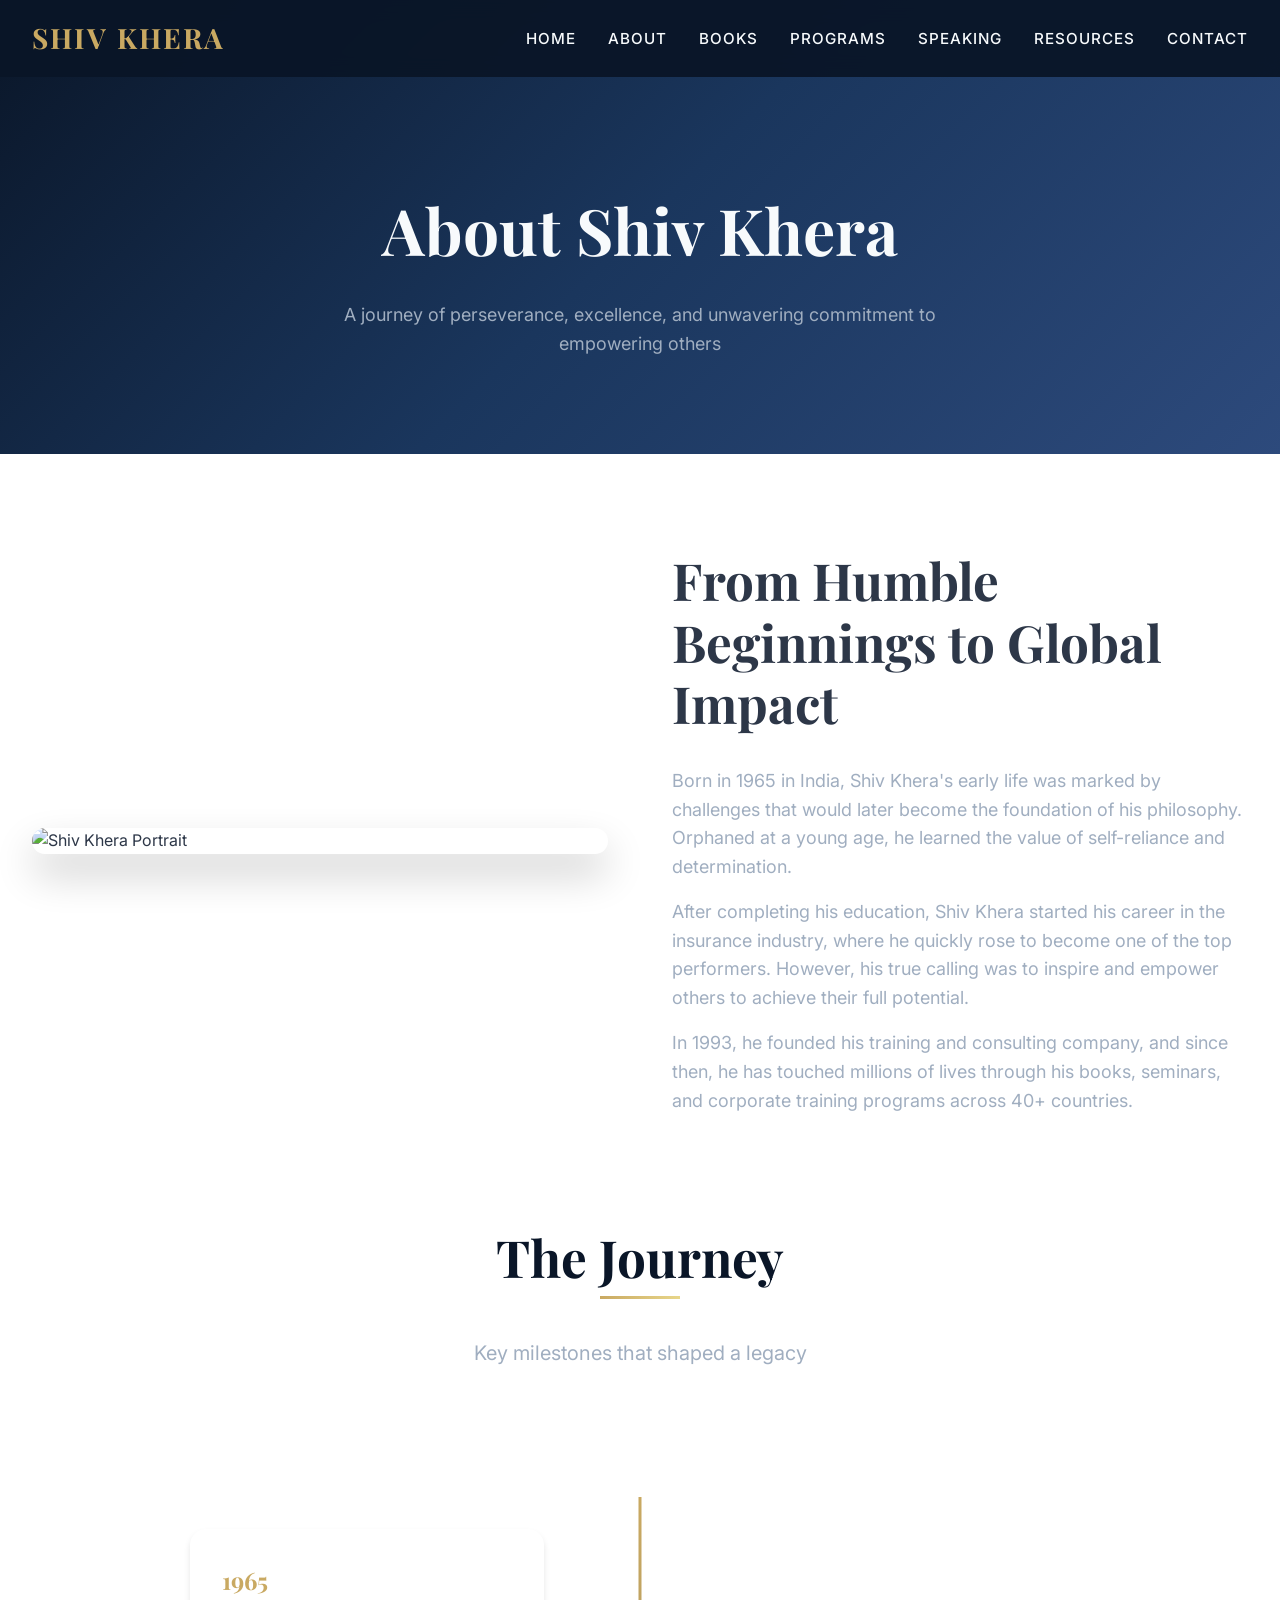
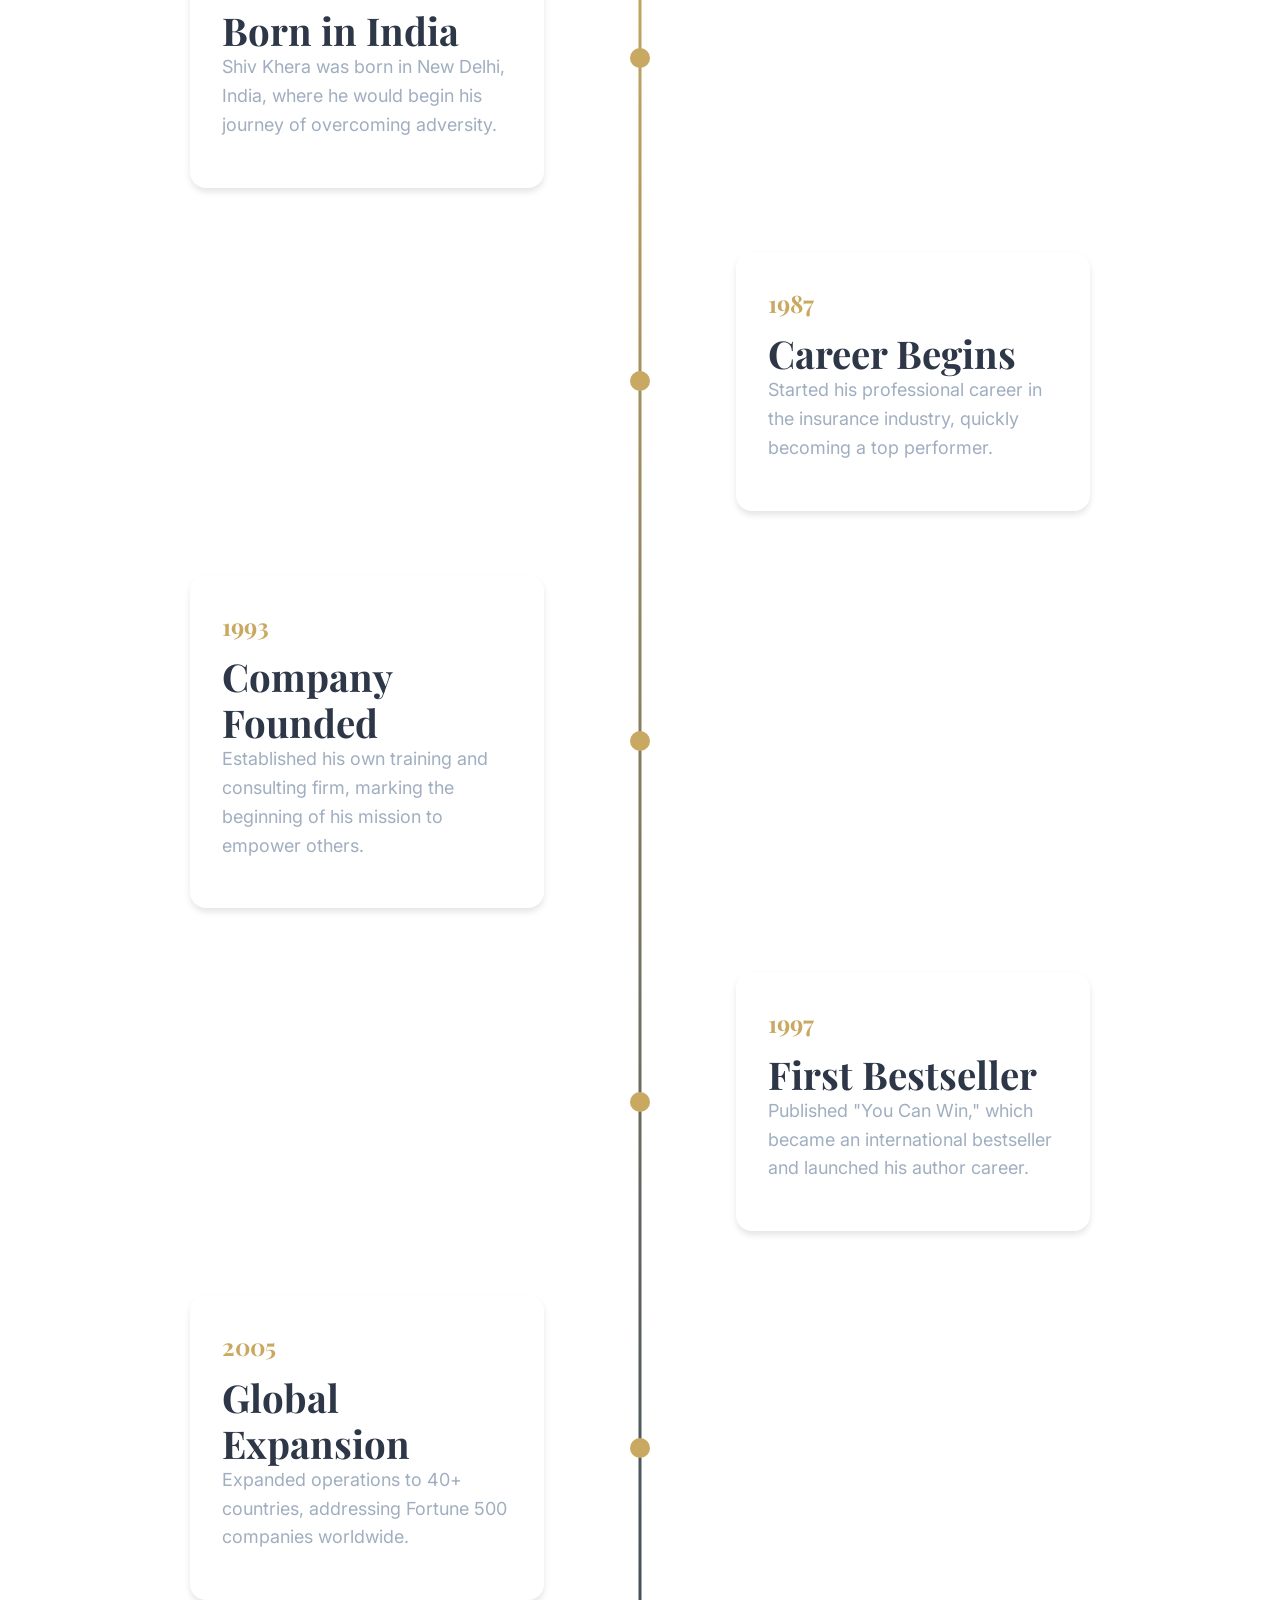
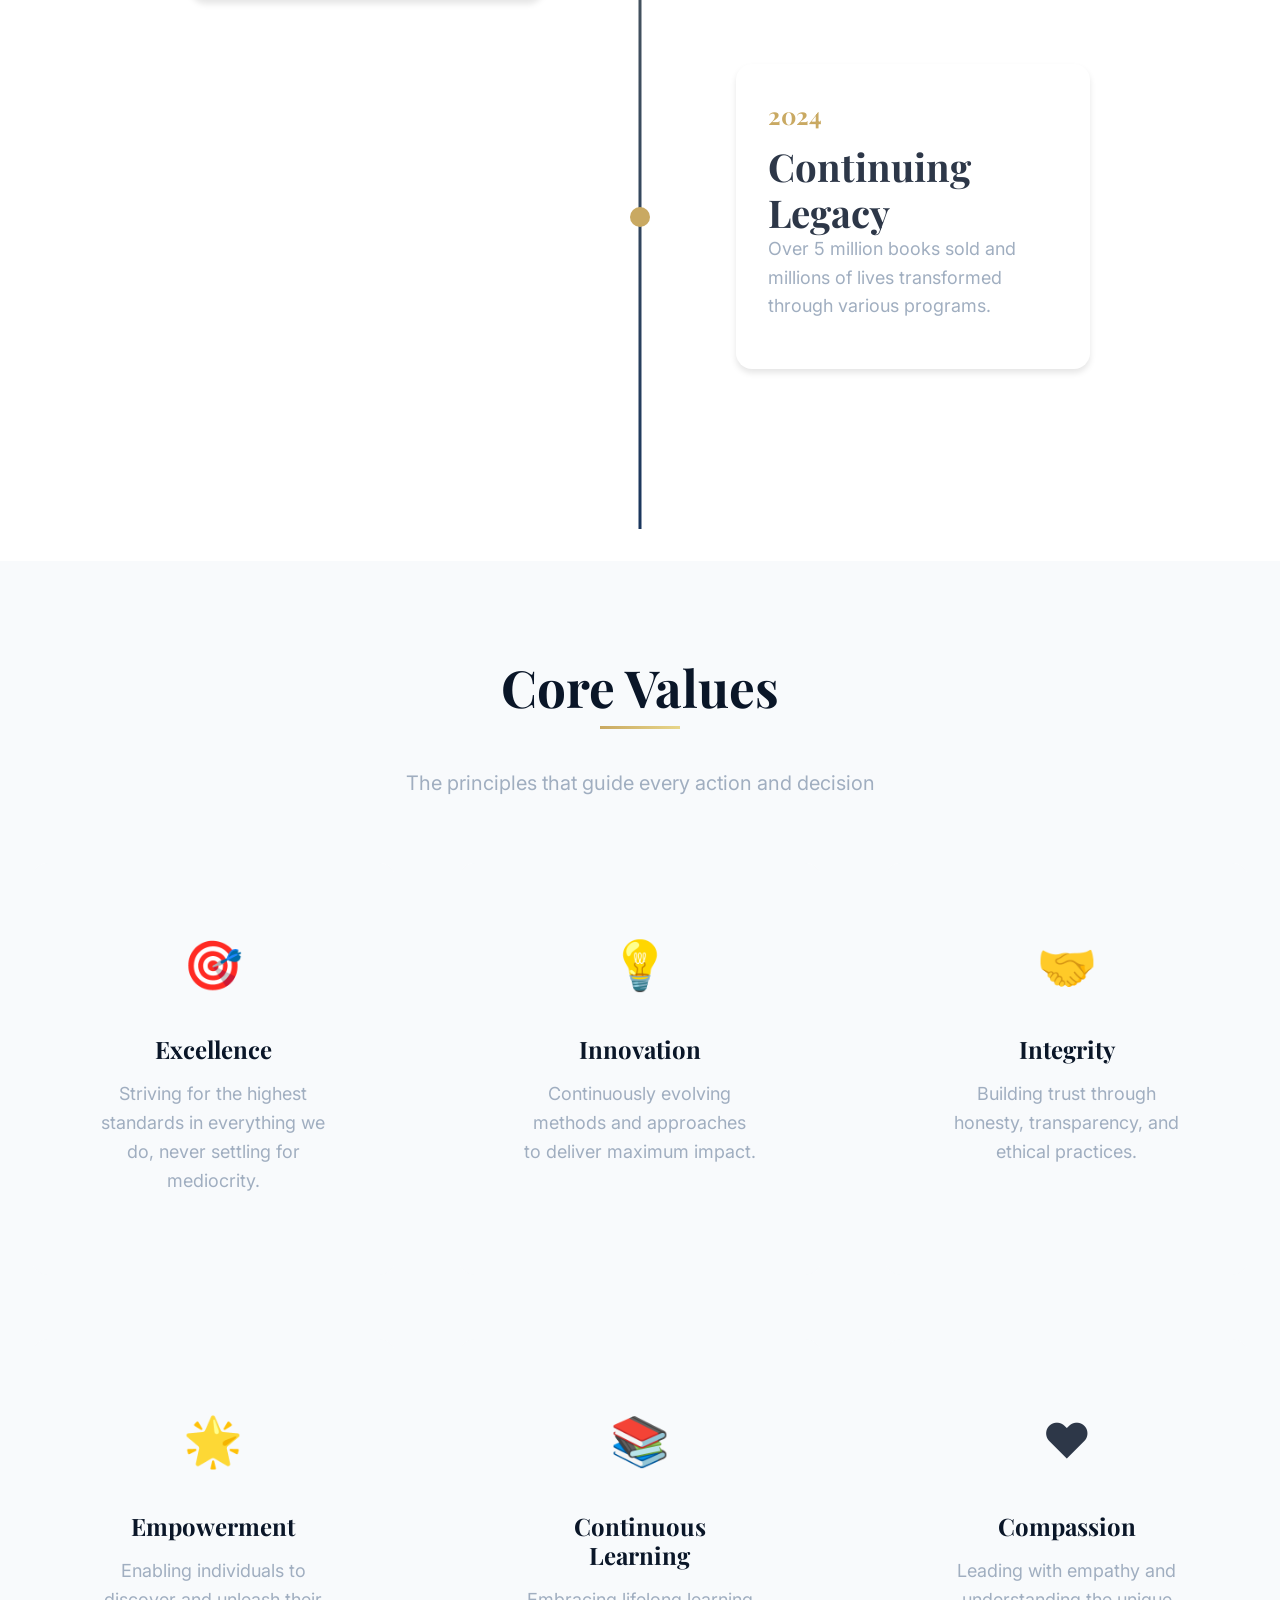
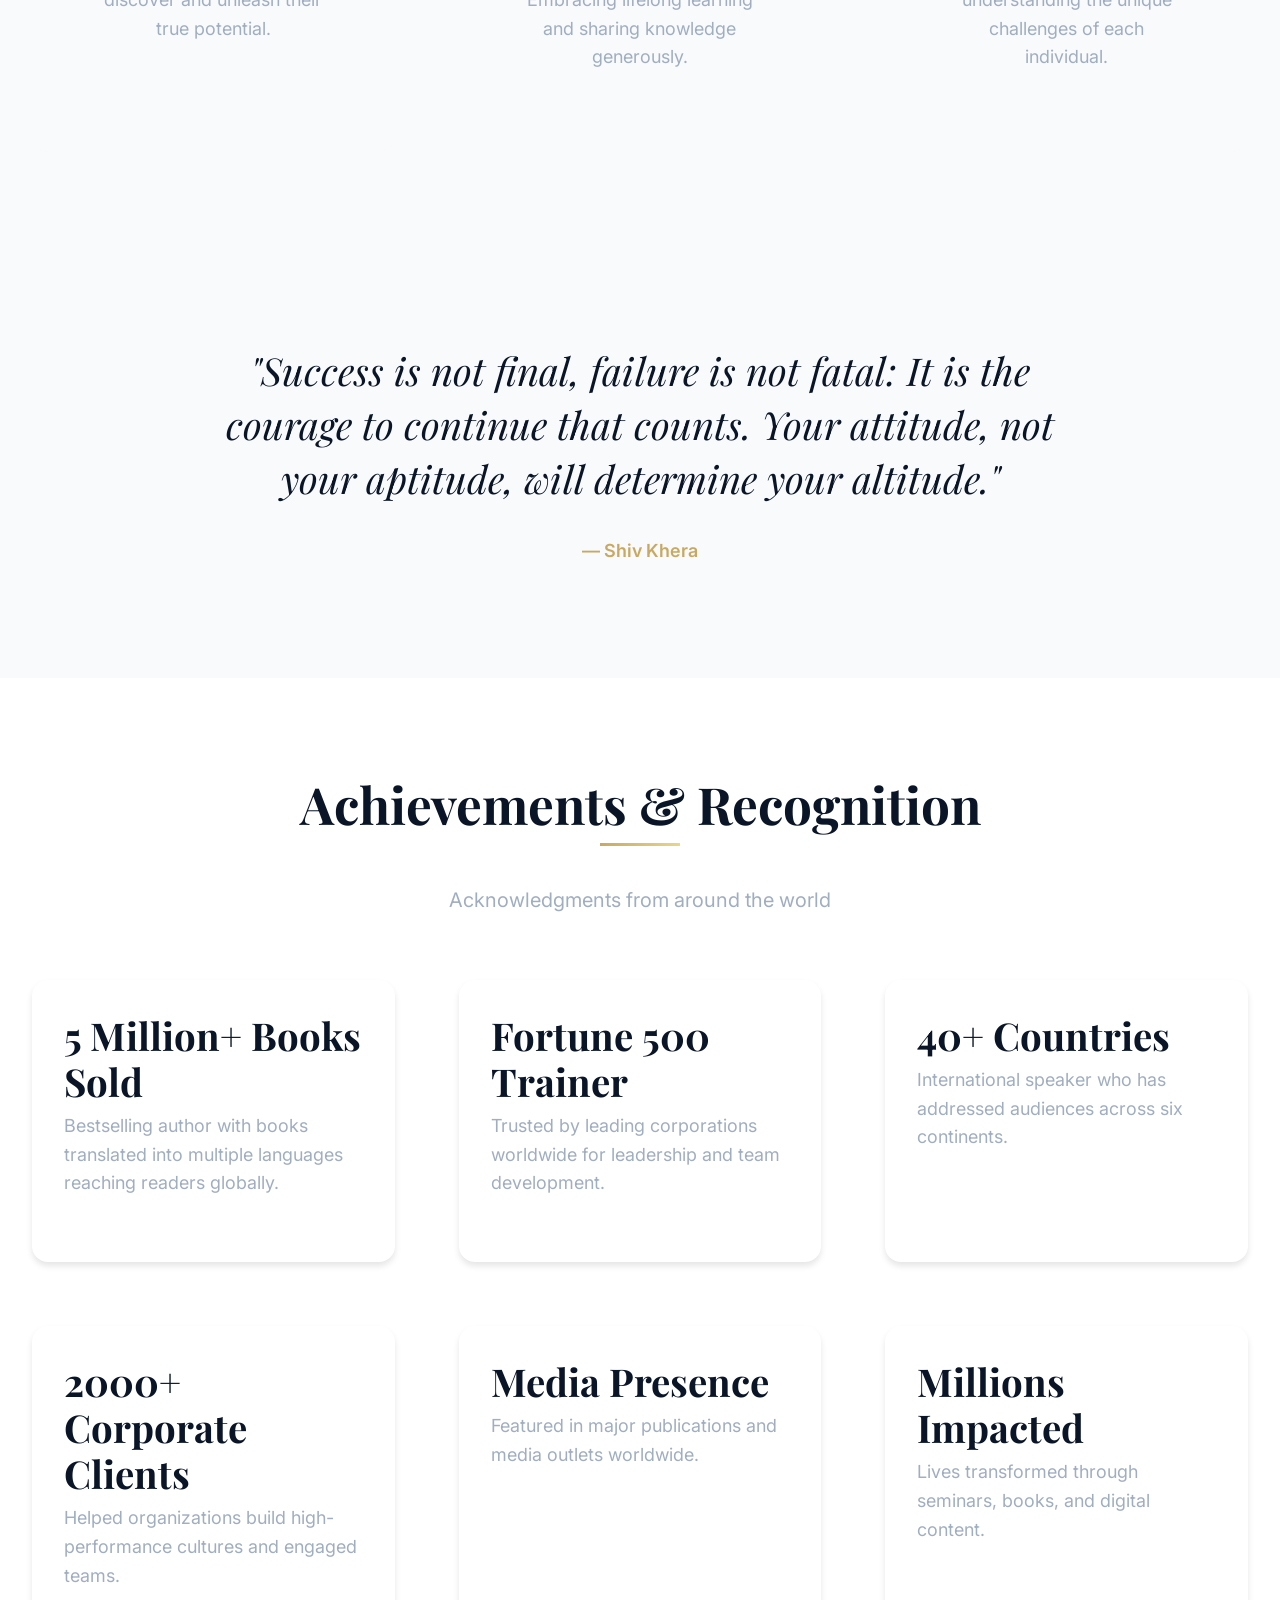
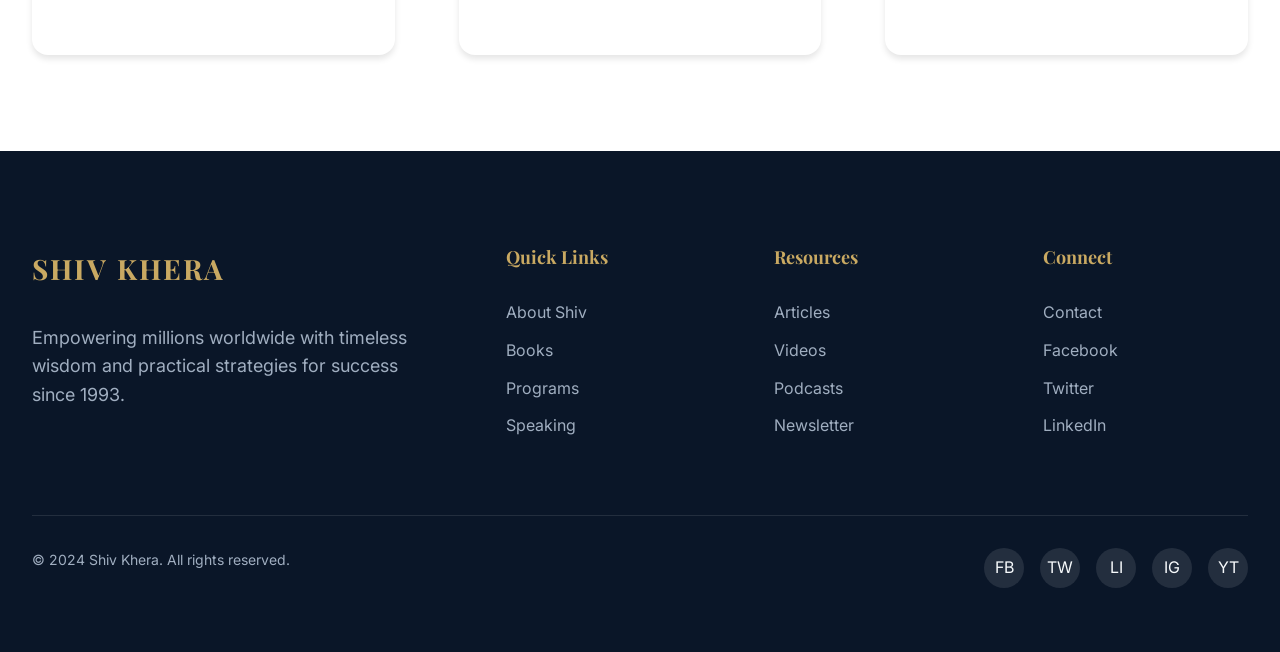
==== pages/about.html @ afdb7843 "update branch" ====
<!DOCTYPE html>
<html lang="en">
<head>
    <meta charset="UTF-8">
    <meta name="viewport" content="width=device-width, initial-scale=1.0">
    <title>About Shiv Khera - Biography & Journey</title>
    <meta name="description" content="Learn about Shiv Khera's inspiring journey from humble beginnings to becoming one of the world's most influential motivational speakers and authors.">
    
    <!-- Fonts -->
    <link rel="preconnect" href="https://fonts.googleapis.com">
    <link rel="preconnect" href="https://fonts.gstatic.com" crossorigin>
    <link href="https://fonts.googleapis.com/css2?family=Inter:wght@300;400;500;600;700&family=Playfair+Display:wght@400;500;600;700;800&display=swap" rel="stylesheet">
    
    <!-- Styles -->
    <link rel="stylesheet" href="../css/styles.css">
    
    <!-- Three.js CDN -->
    <script src="https://cdnjs.cloudflare.com/ajax/libs/three.js/r128/three.min.js"></script>
    
    <style>
        .page-header {
            background: var(--bg-gradient);
            padding: calc(var(--spacing-xl) * 2) 0 var(--spacing-xl);
            text-align: center;
            color: var(--text-light);
            position: relative;
            overflow: hidden;
        }
        
        .page-header canvas {
            position: absolute;
            top: 0;
            left: 0;
            width: 100%;
            height: 100%;
            z-index: 1;
        }
        
        .page-header-content {
            position: relative;
            z-index: 2;
        }
        
        .page-title {
            color: var(--text-light);
            margin-bottom: var(--spacing-md);
        }
        
        .timeline {
            position: relative;
            max-width: 900px;
            margin: 0 auto;
            padding: var(--spacing-lg) 0;
        }
        
        .timeline::before {
            content: '';
            position: absolute;
            left: 50%;
            transform: translateX(-50%);
            width: 3px;
            height: 100%;
            background: linear-gradient(180deg, var(--accent-gold), var(--primary-blue));
        }
        
        .timeline-item {
            display: flex;
            justify-content: flex-end;
            padding: var(--spacing-md) 0;
            position: relative;
            width: 50%;
        }
        
        .timeline-item:nth-child(odd) {
            align-self: flex-start;
            justify-content: flex-start;
            padding-right: var(--spacing-xl);
        }
        
        .timeline-item:nth-child(even) {
            align-self: flex-end;
            justify-content: flex-end;
            padding-left: var(--spacing-xl);
            margin-left: 50%;
        }
        
        .timeline-content {
            background: var(--bg-light);
            padding: var(--spacing-md);
            border-radius: var(--radius-lg);
            box-shadow: var(--shadow-md);
            max-width: 400px;
            position: relative;
            transition: var(--transition-medium);
        }
        
        .timeline-content:hover {
            transform: translateY(-5px);
            box-shadow: var(--shadow-xl);
        }
        
        .timeline-year {
            font-family: var(--font-heading);
            font-size: 1.5rem;
            color: var(--accent-gold);
            font-weight: 700;
            margin-bottom: var(--spacing-xs);
        }
        
        .timeline-dot {
            position: absolute;
            width: 20px;
            height: 20px;
            background: var(--accent-gold);
            border-radius: 50%;
            top: 50%;
            transform: translateY(-50%);
        }
        
        .timeline-item:nth-child(odd) .timeline-dot {
            right: -10px;
        }
        
        .timeline-item:nth-child(even) .timeline-dot {
            left: -10px;
        }
        
        .values-grid {
            display: grid;
            grid-template-columns: repeat(3, 1fr);
            gap: var(--spacing-lg);
            margin-top: var(--spacing-lg);
        }
        
        .value-card {
            text-align: center;
            padding: var(--spacing-lg);
            background: var(--bg-off-white);
            border-radius: var(--radius-lg);
            transition: var(--transition-medium);
        }
        
        .value-card:hover {
            background: var(--primary-dark);
            transform: translateY(-5px);
        }
        
        .value-card:hover .value-title,
        .value-card:hover .value-text {
            color: var(--text-light);
        }
        
        .value-icon {
            font-size: 3rem;
            margin-bottom: var(--spacing-md);
        }
        
        .value-title {
            font-family: var(--font-heading);
            font-size: 1.5rem;
            color: var(--primary-dark);
            margin-bottom: var(--spacing-sm);
        }
        
        .value-text {
            color: var(--text-gray);
        }
        
        .quote-section {
            background: var(--bg-off-white);
            padding: var(--spacing-xl) 0;
            text-align: center;
        }
        
        .quote-text {
            font-family: var(--font-heading);
            font-size: clamp(1.5rem, 3vw, 2.5rem);
            font-style: italic;
            color: var(--primary-dark);
            max-width: 900px;
            margin: 0 auto var(--spacing-md);
            line-height: 1.4;
        }
        
        .quote-author {
            color: var(--accent-gold);
            font-weight: 600;
            font-size: 1.125rem;
        }
        
        @media (max-width: 768px) {
            .timeline::before {
                left: 20px;
            }
            
            .timeline-item,
            .timeline-item:nth-child(odd),
            .timeline-item:nth-child(even) {
                width: 100%;
                margin-left: 0;
                padding-left: 60px;
                padding-right: 0;
                justify-content: flex-start;
            }
            
            .timeline-item:nth-child(odd) .timeline-dot,
            .timeline-item:nth-child(even) .timeline-dot {
                left: 10px;
                right: auto;
            }
            
            .values-grid {
                grid-template-columns: 1fr;
            }
        }
    </style>
</head>
<body>
    <!-- Loading Screen -->
    <div class="loader">
        <div class="loader-content">
            <div class="loader-logo">SHIV KHERA</div>
            <div class="loader-spinner"></div>
        </div>
    </div>

    <!-- Navigation -->
    <nav class="navbar">
        <div class="container nav-container">
            <a href="../index.html" class="logo">SHIV KHERA</a>
            <ul class="nav-menu">
                <li><a href="../index.html" class="nav-link">Home</a></li>
                <li><a href="about.html" class="nav-link active">About</a></li>
                <li><a href="books.html" class="nav-link">Books</a></li>
                <li><a href="programs.html" class="nav-link">Programs</a></li>
                <li><a href="speaking.html" class="nav-link">Speaking</a></li>
                <li><a href="resources.html" class="nav-link">Resources</a></li>
                <li><a href="contact.html" class="nav-link">Contact</a></li>
            </ul>
            <div class="mobile-toggle">
                <span></span>
                <span></span>
                <span></span>
            </div>
        </div>
    </nav>

    <!-- Page Header -->
    <section class="page-header">
        <canvas id="hero-canvas"></canvas>
        <div class="container page-header-content">
            <h1 class="page-title">About Shiv Khera</h1>
            <p style="color: var(--text-gray); max-width: 600px; margin: 0 auto;">
                A journey of perseverance, excellence, and unwavering commitment to empowering others
            </p>
        </div>
    </section>

    <!-- Biography Section -->
    <section class="section">
        <div class="container">
            <div class="grid-2" style="align-items: center; margin-bottom: var(--spacing-xl);">
                <div>
                    <img src="https://images.unsplash.com/photo-1560250097-0b93528c311a?w=600&h=700&fit=crop" alt="Shiv Khera Portrait" style="border-radius: var(--radius-lg); box-shadow: var(--shadow-xl);">
                </div>
                <div>
                    <h2 style="margin-bottom: var(--spacing-md);">From Humble Beginnings to Global Impact</h2>
                    <p>
                        Born in 1965 in India, Shiv Khera's early life was marked by challenges that would later become the foundation of his philosophy. Orphaned at a young age, he learned the value of self-reliance and determination.
                    </p>
                    <p>
                        After completing his education, Shiv Khera started his career in the insurance industry, where he quickly rose to become one of the top performers. However, his true calling was to inspire and empower others to achieve their full potential.
                    </p>
                    <p>
                        In 1993, he founded his training and consulting company, and since then, he has touched millions of lives through his books, seminars, and corporate training programs across 40+ countries.
                    </p>
                </div>
            </div>
            
            <div class="section-header">
                <h2 class="section-title">The Journey</h2>
                <p class="section-subtitle">Key milestones that shaped a legacy</p>
            </div>
            
            <div class="timeline">
                <div class="timeline-item">
                    <div class="timeline-content">
                        <div class="timeline-year">1965</div>
                        <h3>Born in India</h3>
                        <p>Shiv Khera was born in New Delhi, India, where he would begin his journey of overcoming adversity.</p>
                    </div>
                    <div class="timeline-dot"></div>
                </div>
                
                <div class="timeline-item">
                    <div class="timeline-content">
                        <div class="timeline-year">1987</div>
                        <h3>Career Begins</h3>
                        <p>Started his professional career in the insurance industry, quickly becoming a top performer.</p>
                    </div>
                    <div class="timeline-dot"></div>
                </div>
                
                <div class="timeline-item">
                    <div class="timeline-content">
                        <div class="timeline-year">1993</div>
                        <h3>Company Founded</h3>
                        <p>Established his own training and consulting firm, marking the beginning of his mission to empower others.</p>
                    </div>
                    <div class="timeline-dot"></div>
                </div>
                
                <div class="timeline-item">
                    <div class="timeline-content">
                        <div class="timeline-year">1997</div>
                        <h3>First Bestseller</h3>
                        <p>Published "You Can Win," which became an international bestseller and launched his author career.</p>
                    </div>
                    <div class="timeline-dot"></div>
                </div>
                
                <div class="timeline-item">
                    <div class="timeline-content">
                        <div class="timeline-year">2005</div>
                        <h3>Global Expansion</h3>
                        <p>Expanded operations to 40+ countries, addressing Fortune 500 companies worldwide.</p>
                    </div>
                    <div class="timeline-dot"></div>
                </div>
                
                <div class="timeline-item">
                    <div class="timeline-content">
                        <div class="timeline-year">2024</div>
                        <h3>Continuing Legacy</h3>
                        <p>Over 5 million books sold and millions of lives transformed through various programs.</p>
                    </div>
                    <div class="timeline-dot"></div>
                </div>
            </div>
        </div>
    </section>

    <!-- Core Values -->
    <section class="section" style="background: var(--bg-off-white);">
        <div class="container">
            <div class="section-header">
                <h2 class="section-title">Core Values</h2>
                <p class="section-subtitle">The principles that guide every action and decision</p>
            </div>
            
            <div class="values-grid">
                <div class="value-card">
                    <div class="value-icon">🎯</div>
                    <h3 class="value-title">Excellence</h3>
                    <p class="value-text">Striving for the highest standards in everything we do, never settling for mediocrity.</p>
                </div>
                
                <div class="value-card">
                    <div class="value-icon">💡</div>
                    <h3 class="value-title">Innovation</h3>
                    <p class="value-text">Continuously evolving methods and approaches to deliver maximum impact.</p>
                </div>
                
                <div class="value-card">
                    <div class="value-icon">🤝</div>
                    <h3 class="value-title">Integrity</h3>
                    <p class="value-text">Building trust through honesty, transparency, and ethical practices.</p>
                </div>
                
                <div class="value-card">
                    <div class="value-icon">🌟</div>
                    <h3 class="value-title">Empowerment</h3>
                    <p class="value-text">Enabling individuals to discover and unleash their true potential.</p>
                </div>
                
                <div class="value-card">
                    <div class="value-icon">📚</div>
                    <h3 class="value-title">Continuous Learning</h3>
                    <p class="value-text">Embracing lifelong learning and sharing knowledge generously.</p>
                </div>
                
                <div class="value-card">
                    <div class="value-icon">❤️</div>
                    <h3 class="value-title">Compassion</h3>
                    <p class="value-text">Leading with empathy and understanding the unique challenges of each individual.</p>
                </div>
            </div>
        </div>
    </section>

    <!-- Quote Section -->
    <section class="quote-section">
        <div class="container">
            <p class="quote-text">
                "Success is not final, failure is not fatal: It is the courage to continue that counts. Your attitude, not your aptitude, will determine your altitude."
            </p>
            <p class="quote-author">— Shiv Khera</p>
        </div>
    </section>

    <!-- Achievements -->
    <section class="section">
        <div class="container">
            <div class="section-header">
                <h2 class="section-title">Achievements & Recognition</h2>
                <p class="section-subtitle">Acknowledgments from around the world</p>
            </div>
            
            <div class="grid-3">
                <div class="card animate-on-scroll">
                    <div class="card-content">
                        <h3 class="card-title">5 Million+ Books Sold</h3>
                        <p class="card-text">Bestselling author with books translated into multiple languages reaching readers globally.</p>
                    </div>
                </div>
                
                <div class="card animate-on-scroll">
                    <div class="card-content">
                        <h3 class="card-title">Fortune 500 Trainer</h3>
                        <p class="card-text">Trusted by leading corporations worldwide for leadership and team development.</p>
                    </div>
                </div>
                
                <div class="card animate-on-scroll">
                    <div class="card-content">
                        <h3 class="card-title">40+ Countries</h3>
                        <p class="card-text">International speaker who has addressed audiences across six continents.</p>
                    </div>
                </div>
                
                <div class="card animate-on-scroll">
                    <div class="card-content">
                        <h3 class="card-title">2000+ Corporate Clients</h3>
                        <p class="card-text">Helped organizations build high-performance cultures and engaged teams.</p>
                    </div>
                </div>
                
                <div class="card animate-on-scroll">
                    <div class="card-content">
                        <h3 class="card-title">Media Presence</h3>
                        <p class="card-text">Featured in major publications and media outlets worldwide.</p>
                    </div>
                </div>
                
                <div class="card animate-on-scroll">
                    <div class="card-content">
                        <h3 class="card-title">Millions Impacted</h3>
                        <p class="card-text">Lives transformed through seminars, books, and digital content.</p>
                    </div>
                </div>
            </div>
        </div>
    </section>

    <!-- Footer -->
    <footer class="footer">
        <div class="container">
            <div class="footer-grid">
                <div class="footer-brand">
                    <div class="logo">SHIV KHERA</div>
                    <p>Empowering millions worldwide with timeless wisdom and practical strategies for success since 1993.</p>
                </div>
                
                <div>
                    <h4 class="footer-title">Quick Links</h4>
                    <ul class="footer-links">
                        <li><a href="about.html">About Shiv</a></li>
                        <li><a href="books.html">Books</a></li>
                        <li><a href="programs.html">Programs</a></li>
                        <li><a href="speaking.html">Speaking</a></li>
                    </ul>
                </div>
                
                <div>
                    <h4 class="footer-title">Resources</h4>
                    <ul class="footer-links">
                        <li><a href="resources.html">Articles</a></li>
                        <li><a href="resources.html">Videos</a></li>
                        <li><a href="resources.html">Podcasts</a></li>
                        <li><a href="resources.html">Newsletter</a></li>
                    </ul>
                </div>
                
                <div>
                    <h4 class="footer-title">Connect</h4>
                    <ul class="footer-links">
                        <li><a href="contact.html">Contact</a></li>
                        <li><a href="#">Facebook</a></li>
                        <li><a href="#">Twitter</a></li>
                        <li><a href="#">LinkedIn</a></li>
                    </ul>
                </div>
            </div>
            
            <div class="footer-bottom">
                <p>&copy; 2024 Shiv Khera. All rights reserved.</p>
                <div class="social-links">
                    <a href="#" class="social-link">FB</a>
                    <a href="#" class="social-link">TW</a>
                    <a href="#" class="social-link">LI</a>
                    <a href="#" class="social-link">IG</a>
                    <a href="#" class="social-link">YT</a>
                </div>
            </div>
        </div>
    </footer>

    <!-- Scripts -->
    <script src="../js/main.js"></script>
</body>
</html>
---- css/styles.css ----
/* ========================================
   SHIV KHERA - GLOBAL STYLES
   Modern Luxury Design System
   ======================================== */

:root {
    /* Color Palette - Royal Blue & Gold */
    --primary-dark: #0a1628;
    --primary-blue: #1a365d;
    --accent-gold: #c9a962;
    --accent-gold-light: #e8d68a;
    --accent-gold-dark: #a68b4b;
    --text-light: #f7fafc;
    --text-gray: #a0aec0;
    --text-dark: #2d3748;
    --bg-light: #ffffff;
    --bg-off-white: #f8fafc;
    --bg-gradient: linear-gradient(135deg, #0a1628 0%, #1a365d 50%, #2d4a7c 100%);
    
    /* Typography */
    --font-heading: 'Playfair Display', Georgia, serif;
    --font-body: 'Inter', -apple-system, BlinkMacSystemFont, sans-serif;
    
    /* Spacing */
    --spacing-xs: 0.5rem;
    --spacing-sm: 1rem;
    --spacing-md: 2rem;
    --spacing-lg: 4rem;
    --spacing-xl: 6rem;
    
    /* Shadows */
    --shadow-sm: 0 1px 3px rgba(0,0,0,0.1);
    --shadow-md: 0 4px 6px rgba(0,0,0,0.1);
    --shadow-lg: 0 10px 25px rgba(0,0,0,0.15);
    --shadow-xl: 0 20px 40px rgba(0,0,0,0.2);
    --shadow-gold: 0 0 30px rgba(201, 169, 98, 0.3);
    
    /* Transitions */
    --transition-fast: 0.2s ease;
    --transition-medium: 0.3s ease;
    --transition-slow: 0.5s ease;
    
    /* Border Radius */
    --radius-sm: 4px;
    --radius-md: 8px;
    --radius-lg: 16px;
    --radius-xl: 24px;
}

* {
    margin: 0;
    padding: 0;
    box-sizing: border-box;
}

html {
    scroll-behavior: smooth;
    font-size: 16px;
}

body {
    font-family: var(--font-body);
    background-color: var(--bg-light);
    color: var(--text-dark);
    line-height: 1.6;
    overflow-x: hidden;
}

/* Typography */
h1, h2, h3, h4, h5, h6 {
    font-family: var(--font-heading);
    font-weight: 700;
    line-height: 1.2;
}

h1 { font-size: clamp(2.5rem, 5vw, 4.5rem); }
h2 { font-size: clamp(2rem, 4vw, 3.5rem); }
h3 { font-size: clamp(1.5rem, 3vw, 2.5rem); }
h4 { font-size: clamp(1.25rem, 2vw, 1.75rem); }

p {
    font-size: 1.125rem;
    color: var(--text-gray);
    margin-bottom: 1rem;
}

a {
    text-decoration: none;
    color: inherit;
    transition: var(--transition-medium);
}

img {
    max-width: 100%;
    height: auto;
    display: block;
}

/* Container */
.container {
    max-width: 1400px;
    margin: 0 auto;
    padding: 0 var(--spacing-md);
}

.container-narrow {
    max-width: 800px;
    margin: 0 auto;
    padding: 0 var(--spacing-md);
}

/* Buttons */
.btn {
    display: inline-block;
    padding: 1rem 2.5rem;
    font-size: 1rem;
    font-weight: 600;
    text-transform: uppercase;
    letter-spacing: 1px;
    border-radius: var(--radius-md);
    cursor: pointer;
    transition: all var(--transition-medium);
    border: none;
    position: relative;
    overflow: hidden;
}

.btn-primary {
    background: linear-gradient(135deg, var(--accent-gold) 0%, var(--accent-gold-dark) 100%);
    color: var(--primary-dark);
    box-shadow: var(--shadow-md);
}

.btn-primary:hover {
    transform: translateY(-3px);
    box-shadow: var(--shadow-gold);
}

.btn-secondary {
    background: transparent;
    color: var(--accent-gold);
    border: 2px solid var(--accent-gold);
}

.btn-secondary:hover {
    background: var(--accent-gold);
    color: var(--primary-dark);
}

.btn-large {
    padding: 1.25rem 3rem;
    font-size: 1.125rem;
}

/* Section Styles */
section {
    padding: var(--spacing-xl) 0;
}

.section-header {
    text-align: center;
    margin-bottom: var(--spacing-lg);
}

.section-title {
    color: var(--primary-dark);
    margin-bottom: var(--spacing-sm);
    position: relative;
    display: inline-block;
}

.section-title::after {
    content: '';
    position: absolute;
    bottom: -10px;
    left: 50%;
    transform: translateX(-50%);
    width: 80px;
    height: 3px;
    background: linear-gradient(90deg, var(--accent-gold), var(--accent-gold-light));
}

.section-subtitle {
    color: var(--text-gray);
    font-size: 1.25rem;
    max-width: 600px;
    margin: var(--spacing-md) auto 0;
}

/* Navigation */
.navbar {
    position: fixed;
    top: 0;
    left: 0;
    right: 0;
    z-index: 1000;
    background: rgba(10, 22, 40, 0.95);
    backdrop-filter: blur(10px);
    padding: 1rem 0;
    transition: var(--transition-medium);
}

.navbar.scrolled {
    padding: 0.75rem 0;
    box-shadow: var(--shadow-lg);
}

.nav-container {
    display: flex;
    justify-content: space-between;
    align-items: center;
}

.logo {
    font-family: var(--font-heading);
    font-size: 1.75rem;
    font-weight: 700;
    color: var(--accent-gold);
    letter-spacing: 2px;
}

.nav-menu {
    display: flex;
    list-style: none;
    gap: 2rem;
}

.nav-link {
    color: var(--text-light);
    font-weight: 500;
    font-size: 0.95rem;
    text-transform: uppercase;
    letter-spacing: 1px;
    position: relative;
    padding: 0.5rem 0;
}

.nav-link::after {
    content: '';
    position: absolute;
    bottom: 0;
    left: 0;
    width: 0;
    height: 2px;
    background: var(--accent-gold);
    transition: var(--transition-medium);
}

.nav-link:hover::after,
.nav-link.active::after {
    width: 100%;
}

.nav-link:hover,
.nav-link.active {
    color: var(--accent-gold);
}

.mobile-toggle {
    display: none;
    flex-direction: column;
    gap: 5px;
    cursor: pointer;
}

.mobile-toggle span {
    width: 25px;
    height: 3px;
    background: var(--accent-gold);
    transition: var(--transition-medium);
}

/* Hero Section */
.hero {
    min-height: 100vh;
    background: var(--bg-gradient);
    position: relative;
    display: flex;
    align-items: center;
    overflow: hidden;
}

.hero-canvas {
    position: absolute;
    top: 0;
    left: 0;
    width: 100%;
    height: 100%;
    z-index: 1;
}

.hero-content {
    position: relative;
    z-index: 2;
    color: var(--text-light);
    max-width: 800px;
}

.hero-badge {
    display: inline-block;
    background: rgba(201, 169, 98, 0.2);
    border: 1px solid var(--accent-gold);
    color: var(--accent-gold);
    padding: 0.5rem 1.5rem;
    border-radius: 50px;
    font-size: 0.875rem;
    text-transform: uppercase;
    letter-spacing: 2px;
    margin-bottom: var(--spacing-md);
}

.hero-title {
    color: var(--text-light);
    margin-bottom: var(--spacing-md);
    line-height: 1.1;
}

.hero-title span {
    color: var(--accent-gold);
}

.hero-description {
    font-size: 1.25rem;
    color: var(--text-gray);
    margin-bottom: var(--spacing-lg);
    max-width: 600px;
}

.hero-buttons {
    display: flex;
    gap: var(--spacing-md);
    flex-wrap: wrap;
}

.hero-stats {
    display: grid;
    grid-template-columns: repeat(3, 1fr);
    gap: var(--spacing-lg);
    margin-top: var(--spacing-xl);
}

.stat-item {
    text-align: center;
}

.stat-number {
    font-family: var(--font-heading);
    font-size: 3rem;
    font-weight: 700;
    color: var(--accent-gold);
    display: block;
}

.stat-label {
    font-size: 0.875rem;
    color: var(--text-gray);
    text-transform: uppercase;
    letter-spacing: 1px;
}

/* Cards */
.card {
    background: var(--bg-light);
    border-radius: var(--radius-lg);
    overflow: hidden;
    box-shadow: var(--shadow-md);
    transition: all var(--transition-medium);
}

.card:hover {
    transform: translateY(-10px);
    box-shadow: var(--shadow-xl);
}

.card-image {
    width: 100%;
    height: 250px;
    object-fit: cover;
    transition: var(--transition-medium);
}

.card:hover .card-image {
    transform: scale(1.05);
}

.card-content {
    padding: var(--spacing-md);
}

.card-title {
    color: var(--primary-dark);
    margin-bottom: var(--spacing-xs);
}

.card-text {
    color: var(--text-gray);
    margin-bottom: var(--spacing-md);
}

/* Grid Layouts */
.grid-2 {
    display: grid;
    grid-template-columns: repeat(2, 1fr);
    gap: var(--spacing-lg);
}

.grid-3 {
    display: grid;
    grid-template-columns: repeat(3, 1fr);
    gap: var(--spacing-lg);
}

.grid-4 {
    display: grid;
    grid-template-columns: repeat(4, 1fr);
    gap: var(--spacing-lg);
}

/* Footer */
.footer {
    background: var(--primary-dark);
    color: var(--text-light);
    padding: var(--spacing-xl) 0 var(--spacing-lg);
}

.footer-grid {
    display: grid;
    grid-template-columns: 2fr 1fr 1fr 1fr;
    gap: var(--spacing-lg);
    margin-bottom: var(--spacing-lg);
}

.footer-brand p {
    color: var(--text-gray);
    margin-top: var(--spacing-md);
}

.footer-title {
    color: var(--accent-gold);
    font-size: 1.125rem;
    margin-bottom: var(--spacing-md);
}

.footer-links {
    list-style: none;
}

.footer-links li {
    margin-bottom: 0.75rem;
}

.footer-links a {
    color: var(--text-gray);
    transition: var(--transition-fast);
}

.footer-links a:hover {
    color: var(--accent-gold);
}

.footer-bottom {
    border-top: 1px solid rgba(255,255,255,0.1);
    padding-top: var(--spacing-md);
    display: flex;
    justify-content: space-between;
    align-items: center;
    flex-wrap: wrap;
    gap: var(--spacing-md);
}

.footer-bottom p {
    color: var(--text-gray);
    font-size: 0.875rem;
}

.social-links {
    display: flex;
    gap: 1rem;
}

.social-link {
    width: 40px;
    height: 40px;
    border-radius: 50%;
    background: rgba(255,255,255,0.1);
    display: flex;
    align-items: center;
    justify-content: center;
    color: var(--text-light);
    transition: var(--transition-medium);
}

.social-link:hover {
    background: var(--accent-gold);
    color: var(--primary-dark);
    transform: translateY(-3px);
}

/* Utilities */
.text-gold { color: var(--accent-gold); }
.text-center { text-align: center; }
.mt-2 { margin-top: var(--spacing-md); }
.mb-2 { margin-bottom: var(--spacing-md); }

/* Responsive */
@media (max-width: 1024px) {
    .grid-4 { grid-template-columns: repeat(2, 1fr); }
    .footer-grid { grid-template-columns: repeat(2, 1fr); }
}

@media (max-width: 768px) {
    .nav-menu {
        display: none;
        position: absolute;
        top: 100%;
        left: 0;
        right: 0;
        background: var(--primary-dark);
        flex-direction: column;
        padding: var(--spacing-md);
        gap: 1rem;
    }
    
    .nav-menu.active {
        display: flex;
    }
    
    .mobile-toggle {
        display: flex;
    }
    
    .grid-2,
    .grid-3,
    .grid-4 {
        grid-template-columns: 1fr;
    }
    
    .hero-stats {
        grid-template-columns: 1fr;
        gap: var(--spacing-md);
    }
    
    .footer-grid {
        grid-template-columns: 1fr;
    }
    
    .hero-buttons {
        flex-direction: column;
    }
    
    .btn {
        width: 100%;
        text-align: center;
    }
}

/* Animations */
@keyframes fadeInUp {
    from {
        opacity: 0;
        transform: translateY(30px);
    }
    to {
        opacity: 1;
        transform: translateY(0);
    }
}

@keyframes float {
    0%, 100% { transform: translateY(0); }
    50% { transform: translateY(-20px); }
}

.animate-fade-in-up {
    animation: fadeInUp 0.8s ease forwards;
}

.animate-float {
    animation: float 3s ease-in-out infinite;
}

/* Loading Screen */
.loader {
    position: fixed;
    top: 0;
    left: 0;
    width: 100%;
    height: 100%;
    background: var(--primary-dark);
    display: flex;
    align-items: center;
    justify-content: center;
    z-index: 9999;
    transition: opacity 0.5s ease;
}

.loader.hidden {
    opacity: 0;
    pointer-events: none;
}

.loader-content {
    text-align: center;
}

.loader-logo {
    font-family: var(--font-heading);
    font-size: 3rem;
    color: var(--accent-gold);
    margin-bottom: var(--spacing-md);
}

.loader-spinner {
    width: 50px;
    height: 50px;
    border: 3px solid rgba(201, 169, 98, 0.3);
    border-top-color: var(--accent-gold);
    border-radius: 50%;
    animation: spin 1s linear infinite;
    margin: 0 auto;
}

@keyframes spin {
    to { transform: rotate(360deg); }
}
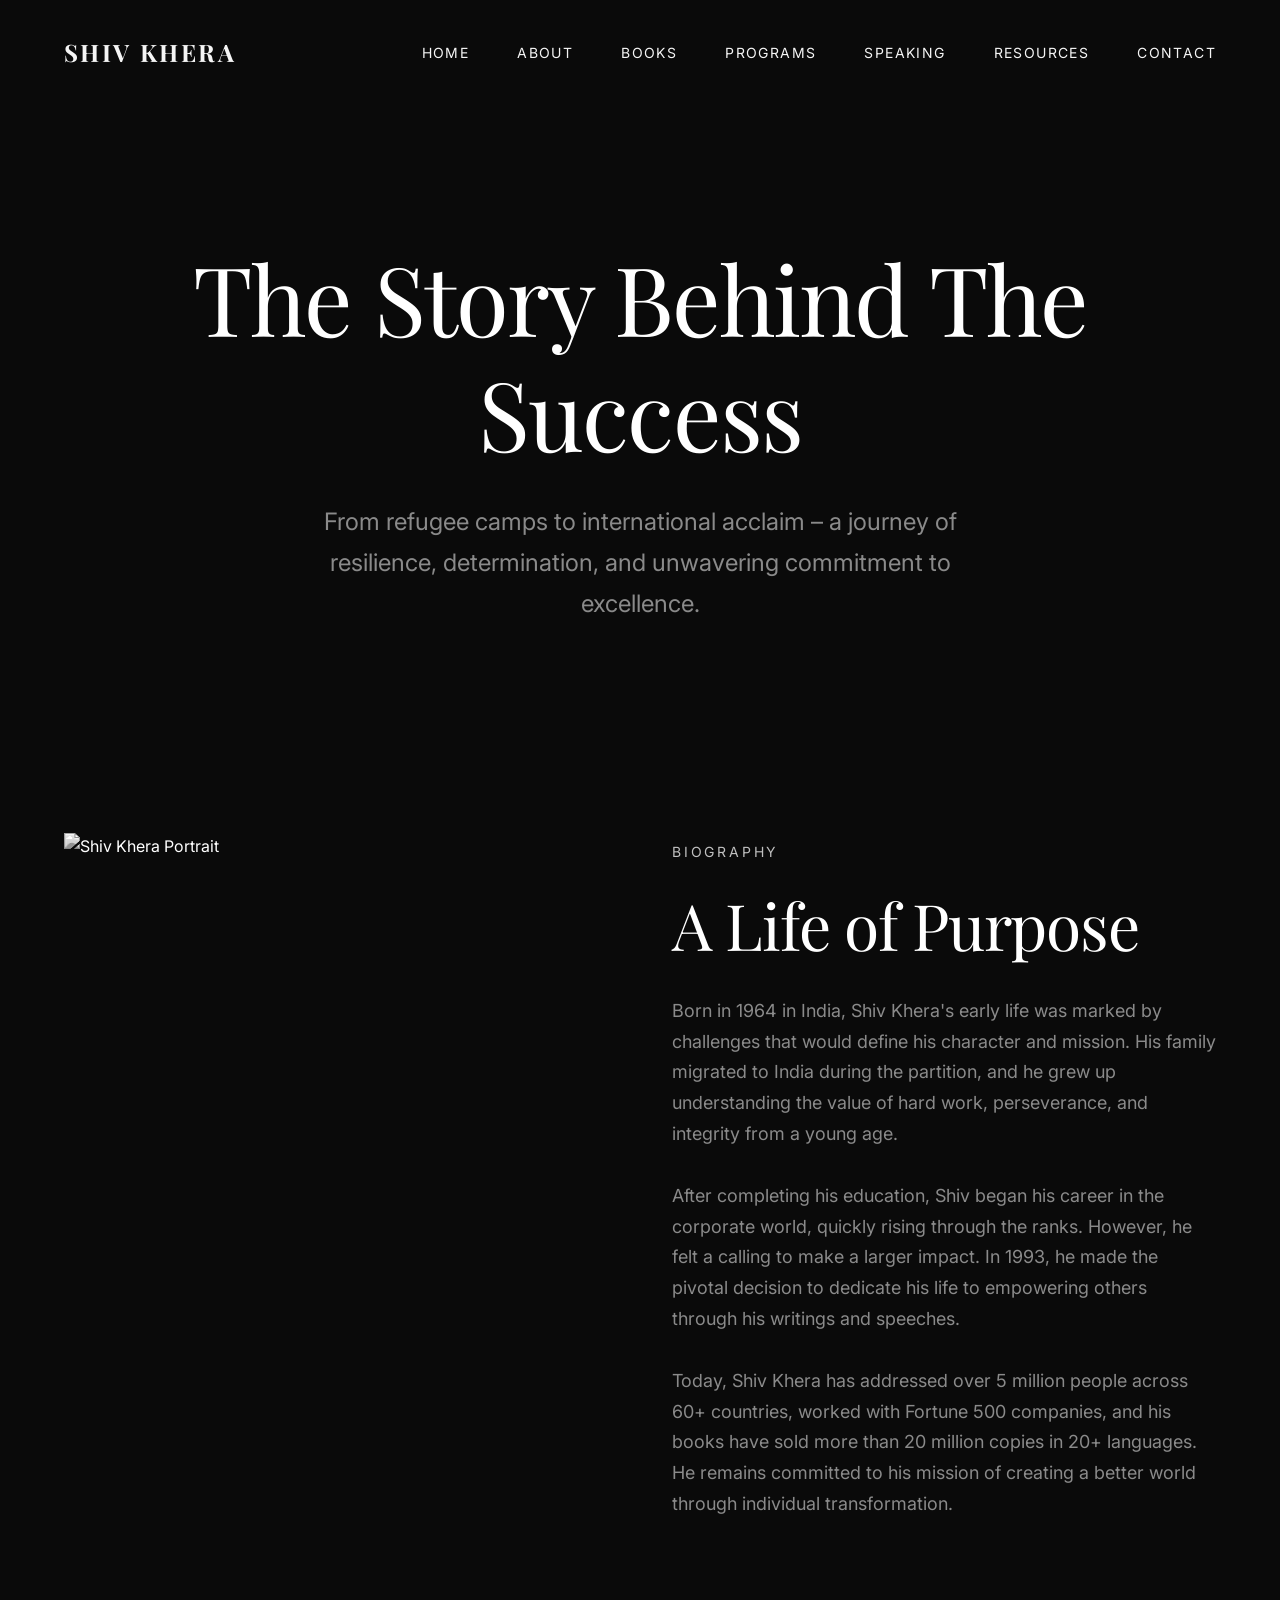
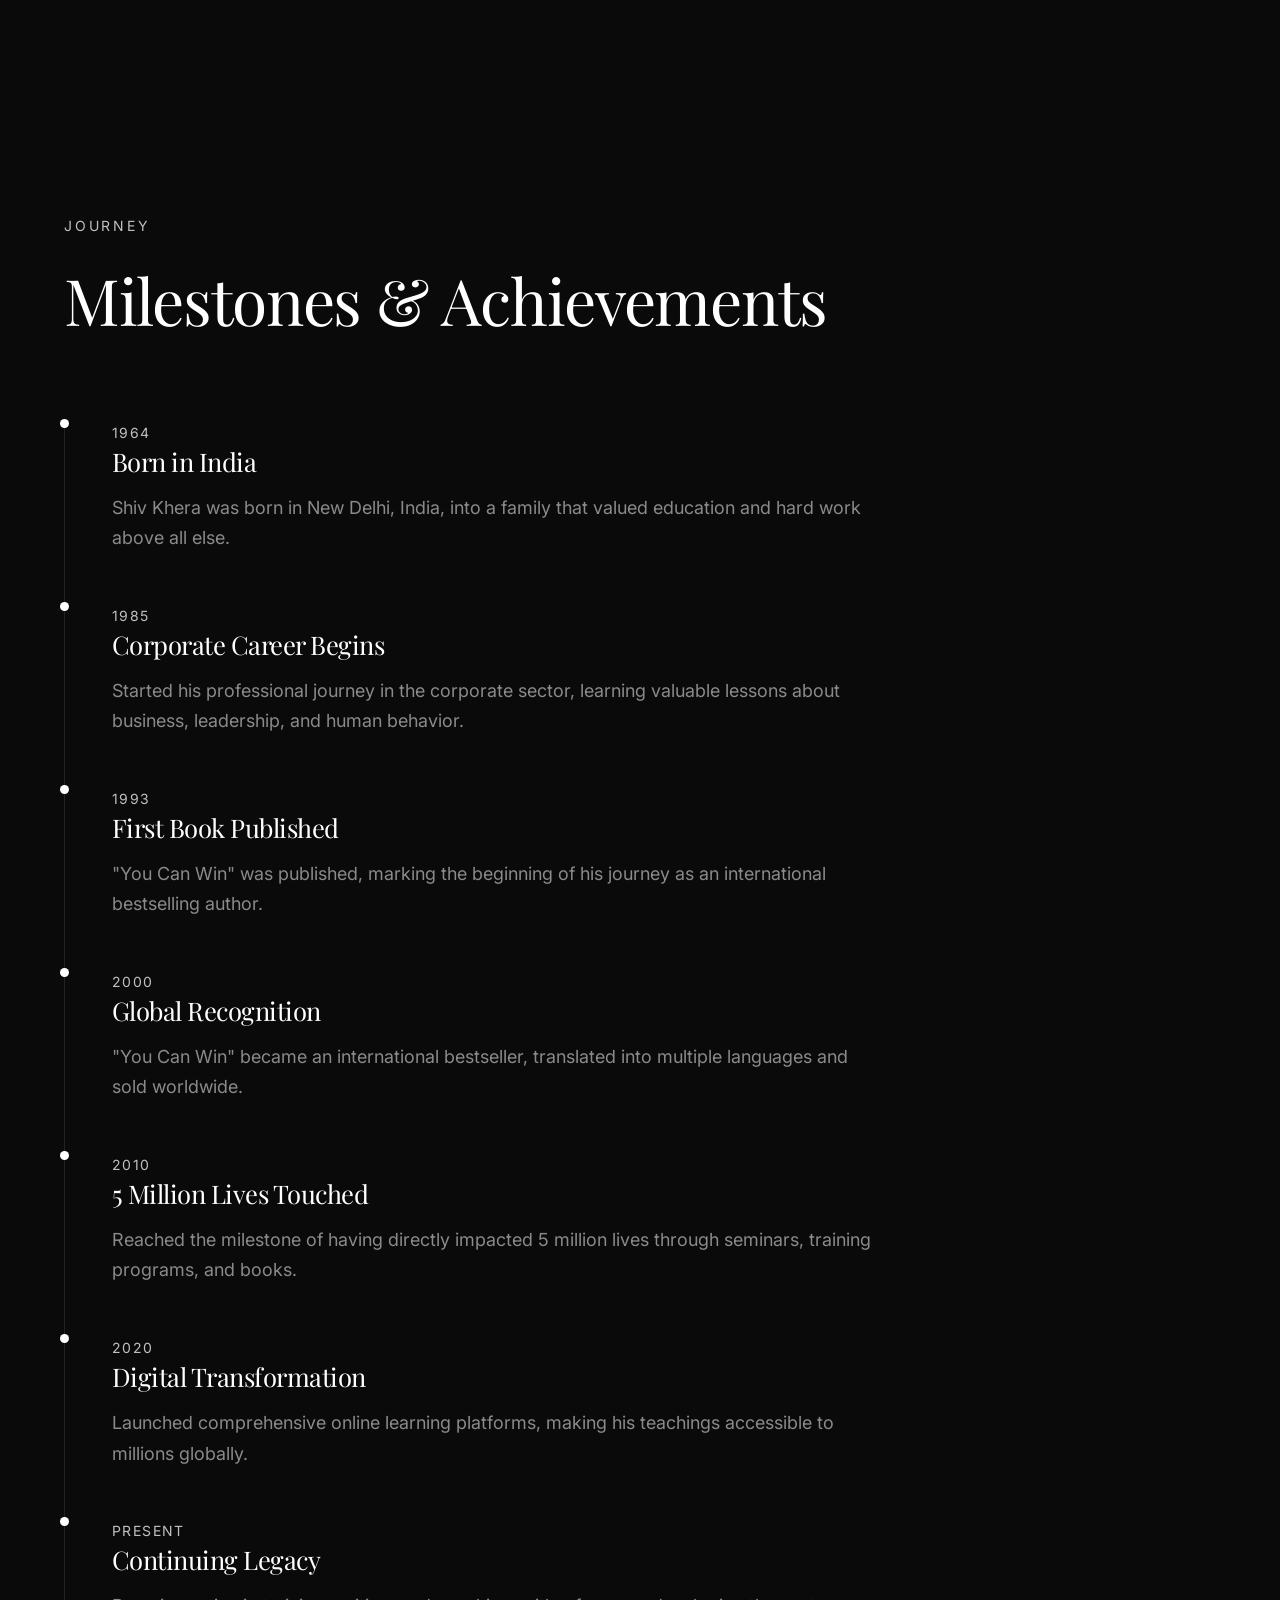
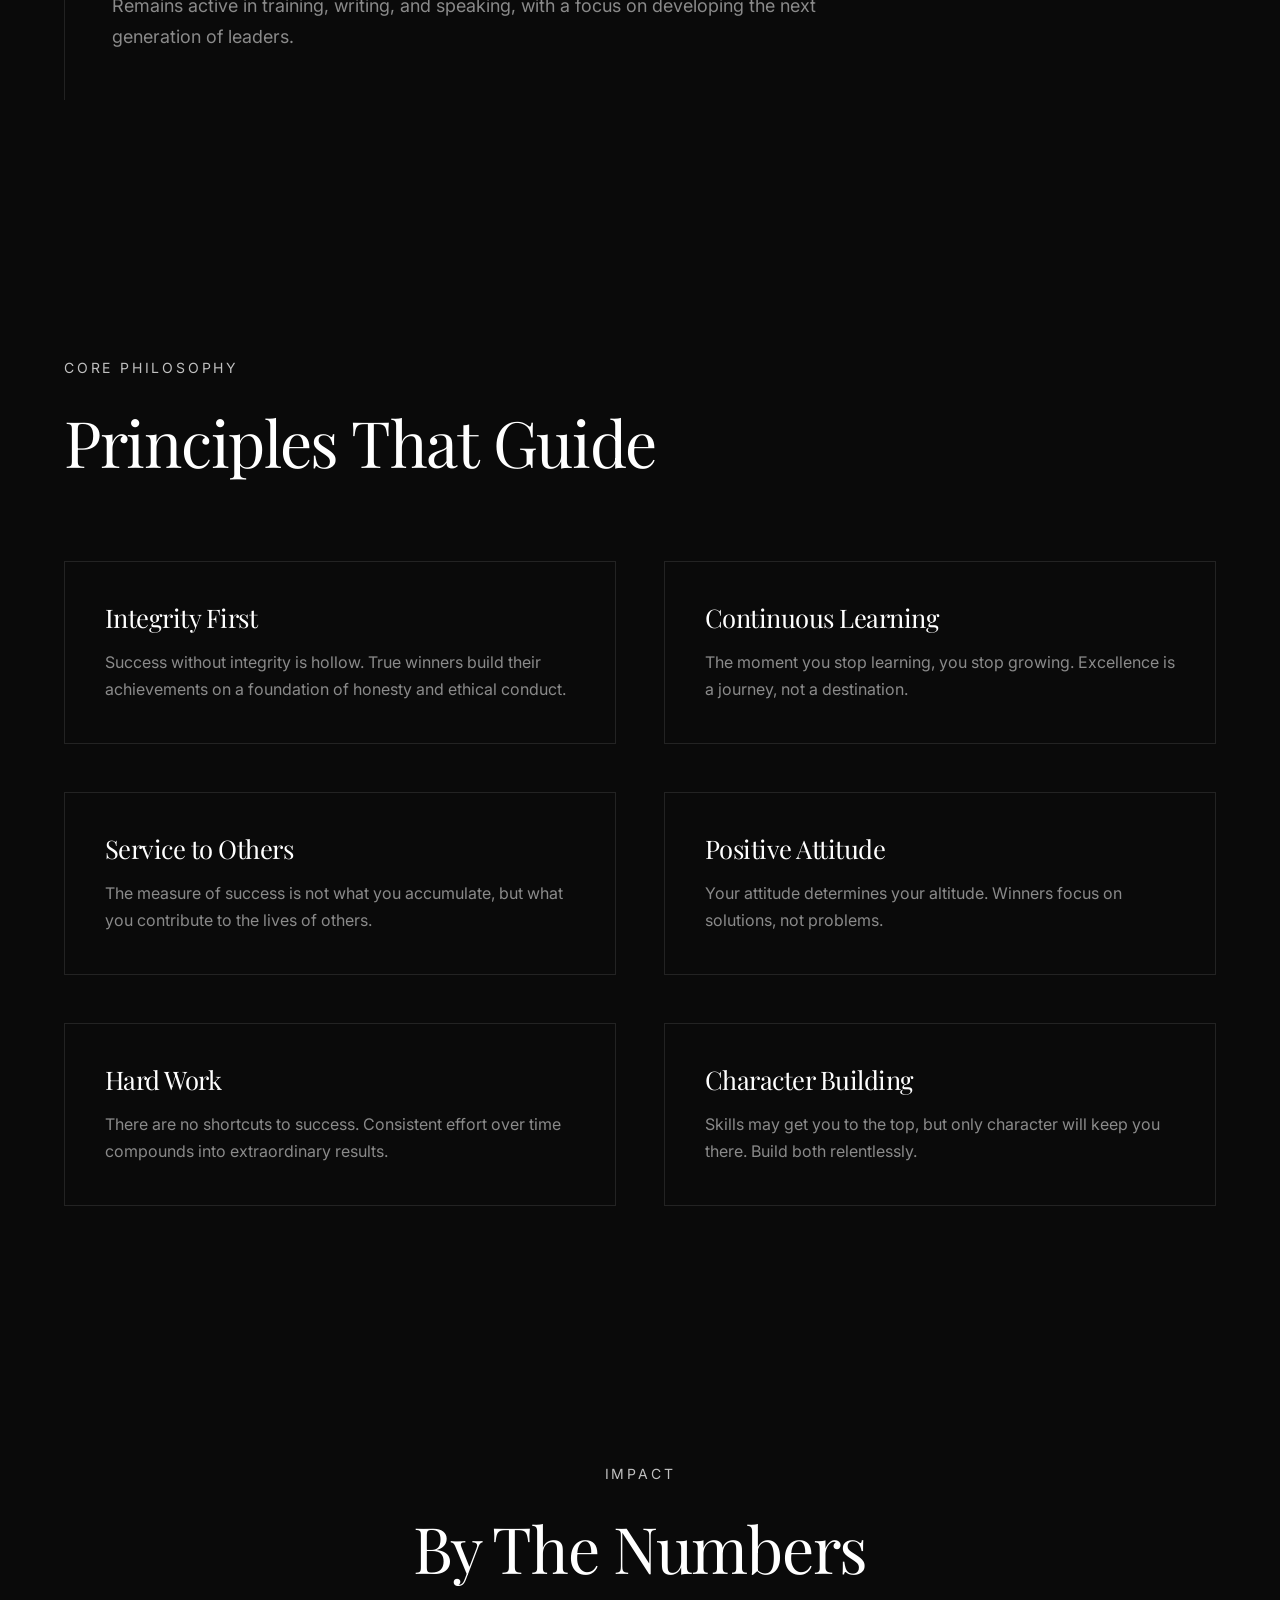
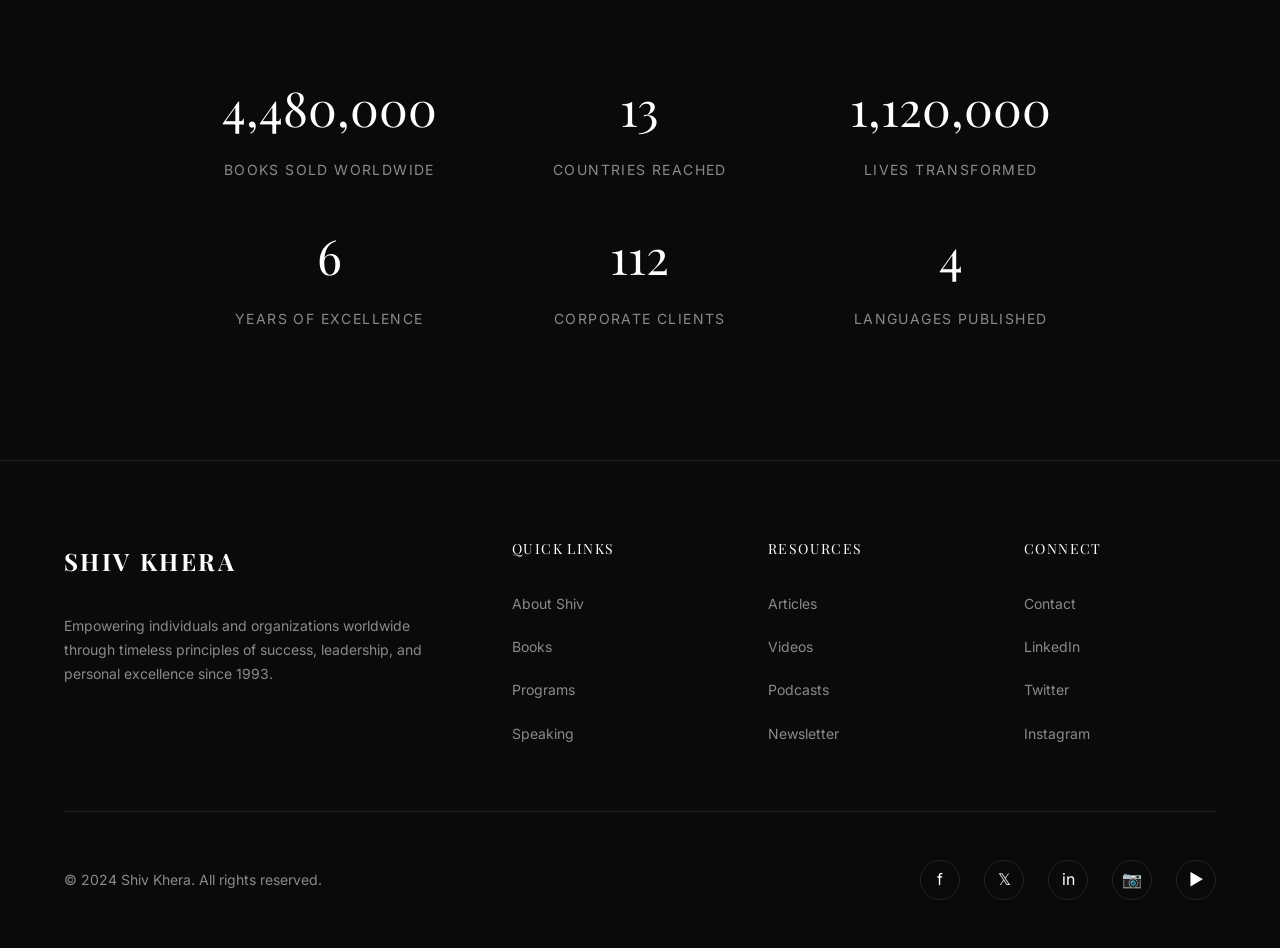
==== commit 4c5006a0: "update branch" ====
--- a/pages/about.html
+++ b/pages/about.html
@@ -1,511 +1,259 @@
 <!DOCTYPE html>
 <html lang="en">
 <head>
-    <meta charset="UTF-8">
-    <meta name="viewport" content="width=device-width, initial-scale=1.0">
-    <title>About Shiv Khera - Biography & Journey</title>
-    <meta name="description" content="Learn about Shiv Khera's inspiring journey from humble beginnings to becoming one of the world's most influential motivational speakers and authors.">
-    
-    <!-- Fonts -->
-    <link rel="preconnect" href="https://fonts.googleapis.com">
-    <link rel="preconnect" href="https://fonts.gstatic.com" crossorigin>
-    <link href="https://fonts.googleapis.com/css2?family=Inter:wght@300;400;500;600;700&family=Playfair+Display:wght@400;500;600;700;800&display=swap" rel="stylesheet">
-    
-    <!-- Styles -->
-    <link rel="stylesheet" href="../css/styles.css">
-    
-    <!-- Three.js CDN -->
-    <script src="https://cdnjs.cloudflare.com/ajax/libs/three.js/r128/three.min.js"></script>
-    
-    <style>
-        .page-header {
-            background: var(--bg-gradient);
-            padding: calc(var(--spacing-xl) * 2) 0 var(--spacing-xl);
-            text-align: center;
-            color: var(--text-light);
-            position: relative;
-            overflow: hidden;
-        }
-        
-        .page-header canvas {
-            position: absolute;
-            top: 0;
-            left: 0;
-            width: 100%;
-            height: 100%;
-            z-index: 1;
-        }
-        
-        .page-header-content {
-            position: relative;
-            z-index: 2;
-        }
-        
-        .page-title {
-            color: var(--text-light);
-            margin-bottom: var(--spacing-md);
-        }
-        
-        .timeline {
-            position: relative;
-            max-width: 900px;
-            margin: 0 auto;
-            padding: var(--spacing-lg) 0;
-        }
-        
-        .timeline::before {
-            content: '';
-            position: absolute;
-            left: 50%;
-            transform: translateX(-50%);
-            width: 3px;
-            height: 100%;
-            background: linear-gradient(180deg, var(--accent-gold), var(--primary-blue));
-        }
-        
-        .timeline-item {
-            display: flex;
-            justify-content: flex-end;
-            padding: var(--spacing-md) 0;
-            position: relative;
-            width: 50%;
-        }
-        
-        .timeline-item:nth-child(odd) {
-            align-self: flex-start;
-            justify-content: flex-start;
-            padding-right: var(--spacing-xl);
-        }
-        
-        .timeline-item:nth-child(even) {
-            align-self: flex-end;
-            justify-content: flex-end;
-            padding-left: var(--spacing-xl);
-            margin-left: 50%;
-        }
-        
-        .timeline-content {
-            background: var(--bg-light);
-            padding: var(--spacing-md);
-            border-radius: var(--radius-lg);
-            box-shadow: var(--shadow-md);
-            max-width: 400px;
-            position: relative;
-            transition: var(--transition-medium);
-        }
-        
-        .timeline-content:hover {
-            transform: translateY(-5px);
-            box-shadow: var(--shadow-xl);
-        }
-        
-        .timeline-year {
-            font-family: var(--font-heading);
-            font-size: 1.5rem;
-            color: var(--accent-gold);
-            font-weight: 700;
-            margin-bottom: var(--spacing-xs);
-        }
-        
-        .timeline-dot {
-            position: absolute;
-            width: 20px;
-            height: 20px;
-            background: var(--accent-gold);
-            border-radius: 50%;
-            top: 50%;
-            transform: translateY(-50%);
-        }
-        
-        .timeline-item:nth-child(odd) .timeline-dot {
-            right: -10px;
-        }
-        
-        .timeline-item:nth-child(even) .timeline-dot {
-            left: -10px;
-        }
-        
-        .values-grid {
-            display: grid;
-            grid-template-columns: repeat(3, 1fr);
-            gap: var(--spacing-lg);
-            margin-top: var(--spacing-lg);
-        }
-        
-        .value-card {
-            text-align: center;
-            padding: var(--spacing-lg);
-            background: var(--bg-off-white);
-            border-radius: var(--radius-lg);
-            transition: var(--transition-medium);
-        }
-        
-        .value-card:hover {
-            background: var(--primary-dark);
-            transform: translateY(-5px);
-        }
-        
-        .value-card:hover .value-title,
-        .value-card:hover .value-text {
-            color: var(--text-light);
-        }
-        
-        .value-icon {
-            font-size: 3rem;
-            margin-bottom: var(--spacing-md);
-        }
-        
-        .value-title {
-            font-family: var(--font-heading);
-            font-size: 1.5rem;
-            color: var(--primary-dark);
-            margin-bottom: var(--spacing-sm);
-        }
-        
-        .value-text {
-            color: var(--text-gray);
-        }
-        
-        .quote-section {
-            background: var(--bg-off-white);
-            padding: var(--spacing-xl) 0;
-            text-align: center;
-        }
-        
-        .quote-text {
-            font-family: var(--font-heading);
-            font-size: clamp(1.5rem, 3vw, 2.5rem);
-            font-style: italic;
-            color: var(--primary-dark);
-            max-width: 900px;
-            margin: 0 auto var(--spacing-md);
-            line-height: 1.4;
-        }
-        
-        .quote-author {
-            color: var(--accent-gold);
-            font-weight: 600;
-            font-size: 1.125rem;
-        }
-        
-        @media (max-width: 768px) {
-            .timeline::before {
-                left: 20px;
-            }
-            
-            .timeline-item,
-            .timeline-item:nth-child(odd),
-            .timeline-item:nth-child(even) {
-                width: 100%;
-                margin-left: 0;
-                padding-left: 60px;
-                padding-right: 0;
-                justify-content: flex-start;
-            }
-            
-            .timeline-item:nth-child(odd) .timeline-dot,
-            .timeline-item:nth-child(even) .timeline-dot {
-                left: 10px;
-                right: auto;
-            }
-            
-            .values-grid {
-                grid-template-columns: 1fr;
-            }
-        }
-    </style>
+  <meta charset="UTF-8">
+  <meta name="viewport" content="width=device-width, initial-scale=1.0">
+  <title>About Shiv Khera | Biography & Journey</title>
+  <meta name="description" content="Learn about Shiv Khera's inspiring journey from humble beginnings to becoming one of the world's most influential motivational speakers and authors.">
+  
+  <link rel="preconnect" href="https://fonts.googleapis.com">
+  <link rel="preconnect" href="https://fonts.gstatic.com" crossorigin>
+  <link href="https://fonts.googleapis.com/css2?family=Inter:wght@300;400;500;600&family=Playfair+Display:ital,wght@0,400;0,500;0,600;0,700;1,400&display=swap" rel="stylesheet">
+  
+  <link rel="stylesheet" href="../css/style.css">
+  <link rel="stylesheet" href="../css/pages.css">
+  <script src="https://cdnjs.cloudflare.com/ajax/libs/three.js/r128/three.min.js"></script>
 </head>
 <body>
-    <!-- Loading Screen -->
-    <div class="loader">
-        <div class="loader-content">
-            <div class="loader-logo">SHIV KHERA</div>
-            <div class="loader-spinner"></div>
-        </div>
-    </div>
-
-    <!-- Navigation -->
-    <nav class="navbar">
-        <div class="container nav-container">
-            <a href="../index.html" class="logo">SHIV KHERA</a>
-            <ul class="nav-menu">
-                <li><a href="../index.html" class="nav-link">Home</a></li>
-                <li><a href="about.html" class="nav-link active">About</a></li>
-                <li><a href="books.html" class="nav-link">Books</a></li>
-                <li><a href="programs.html" class="nav-link">Programs</a></li>
-                <li><a href="speaking.html" class="nav-link">Speaking</a></li>
-                <li><a href="resources.html" class="nav-link">Resources</a></li>
-                <li><a href="contact.html" class="nav-link">Contact</a></li>
-            </ul>
-            <div class="mobile-toggle">
-                <span></span>
-                <span></span>
-                <span></span>
-            </div>
-        </div>
-    </nav>
-
-    <!-- Page Header -->
-    <section class="page-header">
-        <canvas id="hero-canvas"></canvas>
-        <div class="container page-header-content">
-            <h1 class="page-title">About Shiv Khera</h1>
-            <p style="color: var(--text-gray); max-width: 600px; margin: 0 auto;">
-                A journey of perseverance, excellence, and unwavering commitment to empowering others
-            </p>
-        </div>
-    </section>
-
-    <!-- Biography Section -->
-    <section class="section">
-        <div class="container">
-            <div class="grid-2" style="align-items: center; margin-bottom: var(--spacing-xl);">
-                <div>
-                    <img src="https://images.unsplash.com/photo-1560250097-0b93528c311a?w=600&h=700&fit=crop" alt="Shiv Khera Portrait" style="border-radius: var(--radius-lg); box-shadow: var(--shadow-xl);">
-                </div>
-                <div>
-                    <h2 style="margin-bottom: var(--spacing-md);">From Humble Beginnings to Global Impact</h2>
-                    <p>
-                        Born in 1965 in India, Shiv Khera's early life was marked by challenges that would later become the foundation of his philosophy. Orphaned at a young age, he learned the value of self-reliance and determination.
-                    </p>
-                    <p>
-                        After completing his education, Shiv Khera started his career in the insurance industry, where he quickly rose to become one of the top performers. However, his true calling was to inspire and empower others to achieve their full potential.
-                    </p>
-                    <p>
-                        In 1993, he founded his training and consulting company, and since then, he has touched millions of lives through his books, seminars, and corporate training programs across 40+ countries.
-                    </p>
-                </div>
-            </div>
-            
-            <div class="section-header">
-                <h2 class="section-title">The Journey</h2>
-                <p class="section-subtitle">Key milestones that shaped a legacy</p>
-            </div>
-            
-            <div class="timeline">
-                <div class="timeline-item">
-                    <div class="timeline-content">
-                        <div class="timeline-year">1965</div>
-                        <h3>Born in India</h3>
-                        <p>Shiv Khera was born in New Delhi, India, where he would begin his journey of overcoming adversity.</p>
-                    </div>
-                    <div class="timeline-dot"></div>
-                </div>
-                
-                <div class="timeline-item">
-                    <div class="timeline-content">
-                        <div class="timeline-year">1987</div>
-                        <h3>Career Begins</h3>
-                        <p>Started his professional career in the insurance industry, quickly becoming a top performer.</p>
-                    </div>
-                    <div class="timeline-dot"></div>
-                </div>
-                
-                <div class="timeline-item">
-                    <div class="timeline-content">
-                        <div class="timeline-year">1993</div>
-                        <h3>Company Founded</h3>
-                        <p>Established his own training and consulting firm, marking the beginning of his mission to empower others.</p>
-                    </div>
-                    <div class="timeline-dot"></div>
-                </div>
-                
-                <div class="timeline-item">
-                    <div class="timeline-content">
-                        <div class="timeline-year">1997</div>
-                        <h3>First Bestseller</h3>
-                        <p>Published "You Can Win," which became an international bestseller and launched his author career.</p>
-                    </div>
-                    <div class="timeline-dot"></div>
-                </div>
-                
-                <div class="timeline-item">
-                    <div class="timeline-content">
-                        <div class="timeline-year">2005</div>
-                        <h3>Global Expansion</h3>
-                        <p>Expanded operations to 40+ countries, addressing Fortune 500 companies worldwide.</p>
-                    </div>
-                    <div class="timeline-dot"></div>
-                </div>
-                
-                <div class="timeline-item">
-                    <div class="timeline-content">
-                        <div class="timeline-year">2024</div>
-                        <h3>Continuing Legacy</h3>
-                        <p>Over 5 million books sold and millions of lives transformed through various programs.</p>
-                    </div>
-                    <div class="timeline-dot"></div>
-                </div>
-            </div>
-        </div>
-    </section>
-
-    <!-- Core Values -->
-    <section class="section" style="background: var(--bg-off-white);">
-        <div class="container">
-            <div class="section-header">
-                <h2 class="section-title">Core Values</h2>
-                <p class="section-subtitle">The principles that guide every action and decision</p>
-            </div>
-            
-            <div class="values-grid">
-                <div class="value-card">
-                    <div class="value-icon">🎯</div>
-                    <h3 class="value-title">Excellence</h3>
-                    <p class="value-text">Striving for the highest standards in everything we do, never settling for mediocrity.</p>
-                </div>
-                
-                <div class="value-card">
-                    <div class="value-icon">💡</div>
-                    <h3 class="value-title">Innovation</h3>
-                    <p class="value-text">Continuously evolving methods and approaches to deliver maximum impact.</p>
-                </div>
-                
-                <div class="value-card">
-                    <div class="value-icon">🤝</div>
-                    <h3 class="value-title">Integrity</h3>
-                    <p class="value-text">Building trust through honesty, transparency, and ethical practices.</p>
-                </div>
-                
-                <div class="value-card">
-                    <div class="value-icon">🌟</div>
-                    <h3 class="value-title">Empowerment</h3>
-                    <p class="value-text">Enabling individuals to discover and unleash their true potential.</p>
-                </div>
-                
-                <div class="value-card">
-                    <div class="value-icon">📚</div>
-                    <h3 class="value-title">Continuous Learning</h3>
-                    <p class="value-text">Embracing lifelong learning and sharing knowledge generously.</p>
-                </div>
-                
-                <div class="value-card">
-                    <div class="value-icon">❤️</div>
-                    <h3 class="value-title">Compassion</h3>
-                    <p class="value-text">Leading with empathy and understanding the unique challenges of each individual.</p>
-                </div>
-            </div>
-        </div>
-    </section>
-
-    <!-- Quote Section -->
-    <section class="quote-section">
-        <div class="container">
-            <p class="quote-text">
-                "Success is not final, failure is not fatal: It is the courage to continue that counts. Your attitude, not your aptitude, will determine your altitude."
-            </p>
-            <p class="quote-author">— Shiv Khera</p>
-        </div>
-    </section>
-
-    <!-- Achievements -->
-    <section class="section">
-        <div class="container">
-            <div class="section-header">
-                <h2 class="section-title">Achievements & Recognition</h2>
-                <p class="section-subtitle">Acknowledgments from around the world</p>
-            </div>
-            
-            <div class="grid-3">
-                <div class="card animate-on-scroll">
-                    <div class="card-content">
-                        <h3 class="card-title">5 Million+ Books Sold</h3>
-                        <p class="card-text">Bestselling author with books translated into multiple languages reaching readers globally.</p>
-                    </div>
-                </div>
-                
-                <div class="card animate-on-scroll">
-                    <div class="card-content">
-                        <h3 class="card-title">Fortune 500 Trainer</h3>
-                        <p class="card-text">Trusted by leading corporations worldwide for leadership and team development.</p>
-                    </div>
-                </div>
-                
-                <div class="card animate-on-scroll">
-                    <div class="card-content">
-                        <h3 class="card-title">40+ Countries</h3>
-                        <p class="card-text">International speaker who has addressed audiences across six continents.</p>
-                    </div>
-                </div>
-                
-                <div class="card animate-on-scroll">
-                    <div class="card-content">
-                        <h3 class="card-title">2000+ Corporate Clients</h3>
-                        <p class="card-text">Helped organizations build high-performance cultures and engaged teams.</p>
-                    </div>
-                </div>
-                
-                <div class="card animate-on-scroll">
-                    <div class="card-content">
-                        <h3 class="card-title">Media Presence</h3>
-                        <p class="card-text">Featured in major publications and media outlets worldwide.</p>
-                    </div>
-                </div>
-                
-                <div class="card animate-on-scroll">
-                    <div class="card-content">
-                        <h3 class="card-title">Millions Impacted</h3>
-                        <p class="card-text">Lives transformed through seminars, books, and digital content.</p>
-                    </div>
-                </div>
-            </div>
-        </div>
-    </section>
-
-    <!-- Footer -->
-    <footer class="footer">
-        <div class="container">
-            <div class="footer-grid">
-                <div class="footer-brand">
-                    <div class="logo">SHIV KHERA</div>
-                    <p>Empowering millions worldwide with timeless wisdom and practical strategies for success since 1993.</p>
-                </div>
-                
-                <div>
-                    <h4 class="footer-title">Quick Links</h4>
-                    <ul class="footer-links">
-                        <li><a href="about.html">About Shiv</a></li>
-                        <li><a href="books.html">Books</a></li>
-                        <li><a href="programs.html">Programs</a></li>
-                        <li><a href="speaking.html">Speaking</a></li>
-                    </ul>
-                </div>
-                
-                <div>
-                    <h4 class="footer-title">Resources</h4>
-                    <ul class="footer-links">
-                        <li><a href="resources.html">Articles</a></li>
-                        <li><a href="resources.html">Videos</a></li>
-                        <li><a href="resources.html">Podcasts</a></li>
-                        <li><a href="resources.html">Newsletter</a></li>
-                    </ul>
-                </div>
-                
-                <div>
-                    <h4 class="footer-title">Connect</h4>
-                    <ul class="footer-links">
-                        <li><a href="contact.html">Contact</a></li>
-                        <li><a href="#">Facebook</a></li>
-                        <li><a href="#">Twitter</a></li>
-                        <li><a href="#">LinkedIn</a></li>
-                    </ul>
-                </div>
-            </div>
-            
-            <div class="footer-bottom">
-                <p>&copy; 2024 Shiv Khera. All rights reserved.</p>
-                <div class="social-links">
-                    <a href="#" class="social-link">FB</a>
-                    <a href="#" class="social-link">TW</a>
-                    <a href="#" class="social-link">LI</a>
-                    <a href="#" class="social-link">IG</a>
-                    <a href="#" class="social-link">YT</a>
-                </div>
-            </div>
-        </div>
-    </footer>
-
-    <!-- Scripts -->
-    <script src="../js/main.js"></script>
+  <div class="loading-screen">
+    <div class="loader-content">
+      <div class="loader-logo">SHIV KHERA</div>
+      <div class="loader-bar"></div>
+    </div>
+  </div>
+
+  <nav class="nav">
+    <a href="../index.html" class="nav-logo">SHIV KHERA</a>
+    <ul class="nav-links">
+      <li><a href="../index.html">Home</a></li>
+      <li><a href="about.html">About</a></li>
+      <li><a href="books.html">Books</a></li>
+      <li><a href="programs.html">Programs</a></li>
+      <li><a href="speaking.html">Speaking</a></li>
+      <li><a href="resources.html">Resources</a></li>
+      <li><a href="contact.html">Contact</a></li>
+    </ul>
+    <div class="nav-toggle">
+      <span></span>
+      <span></span>
+      <span></span>
+    </div>
+  </nav>
+
+  <section class="page-hero">
+    <h1>The Story Behind The Success</h1>
+    <p>From refugee camps to international acclaim – a journey of resilience, determination, and unwavering commitment to excellence.</p>
+  </section>
+
+  <section class="about-detail">
+    <div class="grid-2">
+      <div class="about-image fade-in">
+        <img src="https://images.unsplash.com/photo-1560250097-0b93528c311a?w=600&h=800&fit=crop" alt="Shiv Khera Portrait">
+      </div>
+      <div class="about-content fade-in">
+        <span class="section-label">Biography</span>
+        <h2 class="section-title">A Life of Purpose</h2>
+        <p class="about-text">
+          Born in 1964 in India, Shiv Khera's early life was marked by challenges that would define his character and mission. His family migrated to India during the partition, and he grew up understanding the value of hard work, perseverance, and integrity from a young age.
+        </p>
+        <p class="about-text">
+          After completing his education, Shiv began his career in the corporate world, quickly rising through the ranks. However, he felt a calling to make a larger impact. In 1993, he made the pivotal decision to dedicate his life to empowering others through his writings and speeches.
+        </p>
+        <p class="about-text">
+          Today, Shiv Khera has addressed over 5 million people across 60+ countries, worked with Fortune 500 companies, and his books have sold more than 20 million copies in 20+ languages. He remains committed to his mission of creating a better world through individual transformation.
+        </p>
+      </div>
+    </div>
+  </section>
+
+  <section class="timeline-section">
+    <div class="section-header">
+      <span class="section-label">Journey</span>
+      <h2 class="section-title">Milestones & Achievements</h2>
+    </div>
+    
+    <div class="timeline fade-in">
+      <div class="timeline-item">
+        <span class="timeline-year">1964</span>
+        <div class="timeline-content">
+          <h4>Born in India</h4>
+          <p>Shiv Khera was born in New Delhi, India, into a family that valued education and hard work above all else.</p>
+        </div>
+      </div>
+      
+      <div class="timeline-item">
+        <span class="timeline-year">1985</span>
+        <div class="timeline-content">
+          <h4>Corporate Career Begins</h4>
+          <p>Started his professional journey in the corporate sector, learning valuable lessons about business, leadership, and human behavior.</p>
+        </div>
+      </div>
+      
+      <div class="timeline-item">
+        <span class="timeline-year">1993</span>
+        <div class="timeline-content">
+          <h4>First Book Published</h4>
+          <p>"You Can Win" was published, marking the beginning of his journey as an international bestselling author.</p>
+        </div>
+      </div>
+      
+      <div class="timeline-item">
+        <span class="timeline-year">2000</span>
+        <div class="timeline-content">
+          <h4>Global Recognition</h4>
+          <p>"You Can Win" became an international bestseller, translated into multiple languages and sold worldwide.</p>
+        </div>
+      </div>
+      
+      <div class="timeline-item">
+        <span class="timeline-year">2010</span>
+        <div class="timeline-content">
+          <h4>5 Million Lives Touched</h4>
+          <p>Reached the milestone of having directly impacted 5 million lives through seminars, training programs, and books.</p>
+        </div>
+      </div>
+      
+      <div class="timeline-item">
+        <span class="timeline-year">2020</span>
+        <div class="timeline-content">
+          <h4>Digital Transformation</h4>
+          <p>Launched comprehensive online learning platforms, making his teachings accessible to millions globally.</p>
+        </div>
+      </div>
+      
+      <div class="timeline-item">
+        <span class="timeline-year">Present</span>
+        <div class="timeline-content">
+          <h4>Continuing Legacy</h4>
+          <p>Remains active in training, writing, and speaking, with a focus on developing the next generation of leaders.</p>
+        </div>
+      </div>
+    </div>
+  </section>
+
+  <section class="values-section">
+    <div class="section-header">
+      <span class="section-label">Core Philosophy</span>
+      <h2 class="section-title">Principles That Guide</h2>
+    </div>
+    
+    <div class="values-grid">
+      <div class="value-card fade-in">
+        <h4>Integrity First</h4>
+        <p>Success without integrity is hollow. True winners build their achievements on a foundation of honesty and ethical conduct.</p>
+      </div>
+      
+      <div class="value-card fade-in">
+        <h4>Continuous Learning</h4>
+        <p>The moment you stop learning, you stop growing. Excellence is a journey, not a destination.</p>
+      </div>
+      
+      <div class="value-card fade-in">
+        <h4>Service to Others</h4>
+        <p>The measure of success is not what you accumulate, but what you contribute to the lives of others.</p>
+      </div>
+      
+      <div class="value-card fade-in">
+        <h4>Positive Attitude</h4>
+        <p>Your attitude determines your altitude. Winners focus on solutions, not problems.</p>
+      </div>
+      
+      <div class="value-card fade-in">
+        <h4>Hard Work</h4>
+        <p>There are no shortcuts to success. Consistent effort over time compounds into extraordinary results.</p>
+      </div>
+      
+      <div class="value-card fade-in">
+        <h4>Character Building</h4>
+        <p>Skills may get you to the top, but only character will keep you there. Build both relentlessly.</p>
+      </div>
+    </div>
+  </section>
+
+  <section class="stats-section">
+    <div class="section-header" style="text-align: center;">
+      <span class="section-label">Impact</span>
+      <h2 class="section-title">By The Numbers</h2>
+    </div>
+    
+    <div class="stats-grid" style="max-width: 900px; margin: 0 auto;">
+      <div class="stat-item fade-in">
+        <span class="stat-number" data-target="20000000">0</span>
+        <span class="stat-label">Books Sold Worldwide</span>
+      </div>
+      <div class="stat-item fade-in">
+        <span class="stat-number" data-target="60">0</span>
+        <span class="stat-label">Countries Reached</span>
+      </div>
+      <div class="stat-item fade-in">
+        <span class="stat-number" data-target="5000000">0</span>
+        <span class="stat-label">Lives Transformed</span>
+      </div>
+      <div class="stat-item fade-in">
+        <span class="stat-number" data-target="30">0</span>
+        <span class="stat-label">Years of Excellence</span>
+      </div>
+      <div class="stat-item fade-in">
+        <span class="stat-number" data-target="500">0</span>
+        <span class="stat-label">Corporate Clients</span>
+      </div>
+      <div class="stat-item fade-in">
+        <span class="stat-number" data-target="20">0</span>
+        <span class="stat-label">Languages Published</span>
+      </div>
+    </div>
+  </section>
+
+  <footer class="footer">
+    <div class="footer-grid">
+      <div class="footer-brand">
+        <div class="nav-logo">SHIV KHERA</div>
+        <p>Empowering individuals and organizations worldwide through timeless principles of success, leadership, and personal excellence since 1993.</p>
+      </div>
+      
+      <div class="footer-column">
+        <h5>Quick Links</h5>
+        <ul class="footer-links">
+          <li><a href="about.html">About Shiv</a></li>
+          <li><a href="books.html">Books</a></li>
+          <li><a href="programs.html">Programs</a></li>
+          <li><a href="speaking.html">Speaking</a></li>
+        </ul>
+      </div>
+      
+      <div class="footer-column">
+        <h5>Resources</h5>
+        <ul class="footer-links">
+          <li><a href="resources.html">Articles</a></li>
+          <li><a href="resources.html">Videos</a></li>
+          <li><a href="resources.html">Podcasts</a></li>
+          <li><a href="resources.html">Newsletter</a></li>
+        </ul>
+      </div>
+      
+      <div class="footer-column">
+        <h5>Connect</h5>
+        <ul class="footer-links">
+          <li><a href="contact.html">Contact</a></li>
+          <li><a href="#">LinkedIn</a></li>
+          <li><a href="#">Twitter</a></li>
+          <li><a href="#">Instagram</a></li>
+        </ul>
+      </div>
+    </div>
+    
+    <div class="footer-bottom">
+      <p class="footer-copyright">© 2024 Shiv Khera. All rights reserved.</p>
+      <div class="social-links">
+        <a href="#" class="social-link" aria-label="Facebook">f</a>
+        <a href="#" class="social-link" aria-label="Twitter">𝕏</a>
+        <a href="#" class="social-link" aria-label="LinkedIn">in</a>
+        <a href="#" class="social-link" aria-label="Instagram">📷</a>
+        <a href="#" class="social-link" aria-label="YouTube">▶</a>
+      </div>
+    </div>
+  </footer>
+
+  <script src="../js/main.js"></script>
 </body>
 </html>
--- a/css/style.css
+++ b/css/style.css
@@ -0,0 +1,865 @@
+/* ========================================
+   SHIV KHERA - OFFICIAL WEBSITE
+   Premium Black & White Design
+   ======================================== */
+
+:root {
+  --black: #0a0a0a;
+  --charcoal: #1a1a1a;
+  --dark-gray: #2a2a2a;
+  --medium-gray: #4a4a4a;
+  --light-gray: #8a8a8a;
+  --silver: #c0c0c0;
+  --white: #ffffff;
+  --off-white: #f8f8f8;
+  --border-color: rgba(255, 255, 255, 0.1);
+  --transition: all 0.4s cubic-bezier(0.16, 1, 0.3, 1);
+}
+
+* {
+  margin: 0;
+  padding: 0;
+  box-sizing: border-box;
+}
+
+html {
+  scroll-behavior: smooth;
+}
+
+body {
+  font-family: 'Inter', -apple-system, BlinkMacSystemFont, 'Segoe UI', sans-serif;
+  background-color: var(--black);
+  color: var(--white);
+  line-height: 1.7;
+  overflow-x: hidden;
+}
+
+/* Typography */
+h1, h2, h3, h4, h5, h6 {
+  font-family: 'Playfair Display', Georgia, serif;
+  font-weight: 400;
+  line-height: 1.2;
+  letter-spacing: -0.02em;
+}
+
+h1 { font-size: clamp(3rem, 8vw, 6rem); }
+h2 { font-size: clamp(2.5rem, 5vw, 4rem); }
+h3 { font-size: clamp(1.5rem, 3vw, 2.5rem); }
+h4 { font-size: clamp(1.25rem, 2vw, 1.75rem); }
+
+p {
+  font-size: 1.125rem;
+  color: var(--light-gray);
+  max-width: 70ch;
+}
+
+a {
+  color: var(--white);
+  text-decoration: none;
+  transition: var(--transition);
+}
+
+/* Loading Screen */
+.loading-screen {
+  position: fixed;
+  top: 0;
+  left: 0;
+  width: 100%;
+  height: 100%;
+  background: var(--black);
+  display: flex;
+  align-items: center;
+  justify-content: center;
+  z-index: 10000;
+  transition: opacity 0.8s ease, visibility 0.8s ease;
+}
+
+.loading-screen.hidden {
+  opacity: 0;
+  visibility: hidden;
+}
+
+.loader-content {
+  text-align: center;
+}
+
+.loader-logo {
+  font-family: 'Playfair Display', serif;
+  font-size: 3rem;
+  letter-spacing: 0.2em;
+  margin-bottom: 2rem;
+  animation: pulse 2s infinite;
+}
+
+.loader-bar {
+  width: 300px;
+  height: 2px;
+  background: var(--dark-gray);
+  position: relative;
+  overflow: hidden;
+}
+
+.loader-bar::after {
+  content: '';
+  position: absolute;
+  top: 0;
+  left: 0;
+  height: 100%;
+  width: 0;
+  background: var(--white);
+  animation: loading 2s ease-in-out forwards;
+}
+
+@keyframes loading {
+  0% { width: 0; }
+  100% { width: 100%; }
+}
+
+@keyframes pulse {
+  0%, 100% { opacity: 1; }
+  50% { opacity: 0.5; }
+}
+
+/* Navigation */
+.nav {
+  position: fixed;
+  top: 0;
+  left: 0;
+  width: 100%;
+  padding: 2rem 5%;
+  display: flex;
+  justify-content: space-between;
+  align-items: center;
+  z-index: 1000;
+  transition: var(--transition);
+  mix-blend-mode: difference;
+}
+
+.nav.scrolled {
+  padding: 1rem 5%;
+  background: rgba(10, 10, 10, 0.9);
+  backdrop-filter: blur(20px);
+  mix-blend-mode: normal;
+}
+
+.nav-logo {
+  font-family: 'Playfair Display', serif;
+  font-size: 1.5rem;
+  font-weight: 700;
+  letter-spacing: 0.1em;
+}
+
+.nav-links {
+  display: flex;
+  gap: 3rem;
+  list-style: none;
+}
+
+.nav-links a {
+  font-size: 0.875rem;
+  text-transform: uppercase;
+  letter-spacing: 0.1em;
+  position: relative;
+  padding: 0.5rem 0;
+}
+
+.nav-links a::after {
+  content: '';
+  position: absolute;
+  bottom: 0;
+  left: 0;
+  width: 0;
+  height: 1px;
+  background: var(--white);
+  transition: var(--transition);
+}
+
+.nav-links a:hover::after {
+  width: 100%;
+}
+
+.nav-toggle {
+  display: none;
+  flex-direction: column;
+  gap: 6px;
+  cursor: pointer;
+}
+
+.nav-toggle span {
+  width: 30px;
+  height: 2px;
+  background: var(--white);
+  transition: var(--transition);
+}
+
+/* Hero Section */
+.hero {
+  min-height: 100vh;
+  display: flex;
+  align-items: center;
+  justify-content: center;
+  position: relative;
+  overflow: hidden;
+  padding: 0 5%;
+}
+
+#hero-canvas {
+  position: absolute;
+  top: 0;
+  left: 0;
+  width: 100%;
+  height: 100%;
+  z-index: 0;
+}
+
+.hero-content {
+  position: relative;
+  z-index: 1;
+  text-align: center;
+  max-width: 1200px;
+}
+
+.hero-subtitle {
+  font-size: 0.875rem;
+  text-transform: uppercase;
+  letter-spacing: 0.3em;
+  margin-bottom: 2rem;
+  color: var(--silver);
+}
+
+.hero-title {
+  margin-bottom: 2rem;
+  opacity: 0;
+  transform: translateY(50px);
+  animation: fadeInUp 1s 0.5s forwards;
+}
+
+.hero-description {
+  font-size: 1.5rem;
+  color: var(--light-gray);
+  margin-bottom: 3rem;
+  max-width: 800px;
+  margin-left: auto;
+  margin-right: auto;
+  opacity: 0;
+  transform: translateY(50px);
+  animation: fadeInUp 1s 0.7s forwards;
+}
+
+.hero-cta {
+  display: flex;
+  gap: 2rem;
+  justify-content: center;
+  opacity: 0;
+  transform: translateY(50px);
+  animation: fadeInUp 1s 0.9s forwards;
+}
+
+.btn {
+  padding: 1.25rem 3rem;
+  font-size: 0.875rem;
+  text-transform: uppercase;
+  letter-spacing: 0.1em;
+  border: 1px solid var(--white);
+  background: transparent;
+  color: var(--white);
+  cursor: pointer;
+  transition: var(--transition);
+  position: relative;
+  overflow: hidden;
+}
+
+.btn-primary {
+  background: var(--white);
+  color: var(--black);
+}
+
+.btn-primary:hover {
+  background: var(--light-gray);
+  transform: translateY(-3px);
+}
+
+.btn-secondary:hover {
+  background: var(--white);
+  color: var(--black);
+}
+
+@keyframes fadeInUp {
+  to {
+    opacity: 1;
+    transform: translateY(0);
+  }
+}
+
+/* Section Styles */
+section {
+  padding: 8rem 5%;
+  position: relative;
+}
+
+.section-header {
+  margin-bottom: 5rem;
+}
+
+.section-label {
+  font-size: 0.875rem;
+  text-transform: uppercase;
+  letter-spacing: 0.2em;
+  color: var(--silver);
+  margin-bottom: 1.5rem;
+  display: block;
+}
+
+.section-title {
+  margin-bottom: 2rem;
+}
+
+.section-description {
+  font-size: 1.25rem;
+  color: var(--light-gray);
+}
+
+/* Grid Layouts */
+.grid-2 {
+  display: grid;
+  grid-template-columns: repeat(2, 1fr);
+  gap: 4rem;
+  align-items: center;
+}
+
+.grid-3 {
+  display: grid;
+  grid-template-columns: repeat(3, 1fr);
+  gap: 3rem;
+}
+
+.grid-4 {
+  display: grid;
+  grid-template-columns: repeat(4, 1fr);
+  gap: 2rem;
+}
+
+/* About Section */
+.about-image {
+  position: relative;
+  aspect-ratio: 3/4;
+  overflow: hidden;
+}
+
+.about-image img {
+  width: 100%;
+  height: 100%;
+  object-fit: cover;
+  filter: grayscale(100%);
+  transition: var(--transition);
+}
+
+.about-image:hover img {
+  filter: grayscale(0%);
+  transform: scale(1.05);
+}
+
+.about-content h3 {
+  margin-bottom: 2rem;
+}
+
+.about-text {
+  margin-bottom: 2rem;
+  color: var(--light-gray);
+}
+
+.stats-grid {
+  display: grid;
+  grid-template-columns: repeat(3, 1fr);
+  gap: 2rem;
+  margin-top: 3rem;
+}
+
+.stat-item {
+  text-align: center;
+}
+
+.stat-number {
+  font-family: 'Playfair Display', serif;
+  font-size: 3rem;
+  display: block;
+  margin-bottom: 0.5rem;
+}
+
+.stat-label {
+  font-size: 0.875rem;
+  text-transform: uppercase;
+  letter-spacing: 0.1em;
+  color: var(--light-gray);
+}
+
+/* Books Section */
+.books-showcase {
+  display: grid;
+  grid-template-columns: repeat(auto-fit, minmax(300px, 1fr));
+  gap: 3rem;
+}
+
+.book-card {
+  position: relative;
+  group: cursor-pointer;
+}
+
+.book-cover {
+  aspect-ratio: 2/3;
+  background: var(--dark-gray);
+  margin-bottom: 1.5rem;
+  overflow: hidden;
+  position: relative;
+}
+
+.book-cover img {
+  width: 100%;
+  height: 100%;
+  object-fit: cover;
+  transition: var(--transition);
+}
+
+.book-card:hover .book-cover img {
+  transform: scale(1.05);
+}
+
+.book-overlay {
+  position: absolute;
+  top: 0;
+  left: 0;
+  width: 100%;
+  height: 100%;
+  background: rgba(0, 0, 0, 0.8);
+  display: flex;
+  align-items: center;
+  justify-content: center;
+  opacity: 0;
+  transition: var(--transition);
+}
+
+.book-card:hover .book-overlay {
+  opacity: 1;
+}
+
+.book-info h4 {
+  margin-bottom: 0.5rem;
+}
+
+.book-info p {
+  font-size: 0.875rem;
+  color: var(--light-gray);
+  margin-bottom: 1rem;
+}
+
+/* Programs Section */
+.program-card {
+  padding: 3rem;
+  border: 1px solid var(--border-color);
+  transition: var(--transition);
+}
+
+.program-card:hover {
+  border-color: var(--white);
+  transform: translateY(-10px);
+}
+
+.program-icon {
+  font-size: 3rem;
+  margin-bottom: 2rem;
+}
+
+.program-card h4 {
+  margin-bottom: 1rem;
+}
+
+.program-card p {
+  font-size: 1rem;
+  margin-bottom: 2rem;
+}
+
+.program-link {
+  font-size: 0.875rem;
+  text-transform: uppercase;
+  letter-spacing: 0.1em;
+  display: inline-flex;
+  align-items: center;
+  gap: 0.5rem;
+}
+
+.program-link::after {
+  content: '→';
+  transition: var(--transition);
+}
+
+.program-link:hover::after {
+  transform: translateX(5px);
+}
+
+/* Testimonials */
+.testimonial-slider {
+  position: relative;
+  overflow: hidden;
+}
+
+.testimonial-track {
+  display: flex;
+  transition: transform 0.6s cubic-bezier(0.16, 1, 0.3, 1);
+}
+
+.testimonial-card {
+  min-width: 100%;
+  padding: 4rem;
+  text-align: center;
+}
+
+.testimonial-quote {
+  font-family: 'Playfair Display', serif;
+  font-size: 2rem;
+  font-style: italic;
+  margin-bottom: 2rem;
+  line-height: 1.5;
+}
+
+.testimonial-author {
+  font-size: 1rem;
+  text-transform: uppercase;
+  letter-spacing: 0.1em;
+  color: var(--silver);
+}
+
+.testimonial-nav {
+  display: flex;
+  justify-content: center;
+  gap: 1rem;
+  margin-top: 3rem;
+}
+
+.testimonial-dot {
+  width: 12px;
+  height: 12px;
+  border-radius: 50%;
+  border: 1px solid var(--white);
+  background: transparent;
+  cursor: pointer;
+  transition: var(--transition);
+}
+
+.testimonial-dot.active {
+  background: var(--white);
+}
+
+/* Contact Section */
+.contact-grid {
+  display: grid;
+  grid-template-columns: 1fr 1fr;
+  gap: 5rem;
+}
+
+.contact-form {
+  display: flex;
+  flex-direction: column;
+  gap: 2rem;
+}
+
+.form-group {
+  position: relative;
+}
+
+.form-input {
+  width: 100%;
+  padding: 1.5rem 0;
+  background: transparent;
+  border: none;
+  border-bottom: 1px solid var(--border-color);
+  color: var(--white);
+  font-size: 1rem;
+  font-family: inherit;
+  transition: var(--transition);
+}
+
+.form-input:focus {
+  outline: none;
+  border-bottom-color: var(--white);
+}
+
+.form-label {
+  position: absolute;
+  top: 1.5rem;
+  left: 0;
+  font-size: 1rem;
+  color: var(--light-gray);
+  transition: var(--transition);
+  pointer-events: none;
+}
+
+.form-input:focus + .form-label,
+.form-input:not(:placeholder-shown) + .form-label {
+  top: 0;
+  font-size: 0.75rem;
+  color: var(--silver);
+}
+
+.form-textarea {
+  min-height: 150px;
+  resize: vertical;
+}
+
+.contact-info {
+  display: flex;
+  flex-direction: column;
+  gap: 3rem;
+}
+
+.contact-item h4 {
+  margin-bottom: 1rem;
+  font-size: 1.25rem;
+}
+
+.contact-item p {
+  color: var(--light-gray);
+  margin-bottom: 0.5rem;
+}
+
+/* Footer */
+.footer {
+  padding: 5rem 5% 3rem;
+  border-top: 1px solid var(--border-color);
+}
+
+.footer-grid {
+  display: grid;
+  grid-template-columns: 2fr 1fr 1fr 1fr;
+  gap: 4rem;
+  margin-bottom: 4rem;
+}
+
+.footer-brand p {
+  margin-top: 2rem;
+  font-size: 0.875rem;
+}
+
+.footer-column h5 {
+  font-size: 0.875rem;
+  text-transform: uppercase;
+  letter-spacing: 0.1em;
+  margin-bottom: 2rem;
+}
+
+.footer-links {
+  list-style: none;
+  display: flex;
+  flex-direction: column;
+  gap: 1rem;
+}
+
+.footer-links a {
+  font-size: 0.875rem;
+  color: var(--light-gray);
+  transition: var(--transition);
+}
+
+.footer-links a:hover {
+  color: var(--white);
+}
+
+.footer-bottom {
+  display: flex;
+  justify-content: space-between;
+  align-items: center;
+  padding-top: 3rem;
+  border-top: 1px solid var(--border-color);
+}
+
+.footer-copyright {
+  font-size: 0.875rem;
+  color: var(--light-gray);
+}
+
+.social-links {
+  display: flex;
+  gap: 1.5rem;
+}
+
+.social-link {
+  width: 40px;
+  height: 40px;
+  border: 1px solid var(--border-color);
+  border-radius: 50%;
+  display: flex;
+  align-items: center;
+  justify-content: center;
+  transition: var(--transition);
+}
+
+.social-link:hover {
+  border-color: var(--white);
+  transform: translateY(-3px);
+}
+
+/* Scroll Progress */
+.scroll-progress {
+  position: fixed;
+  top: 0;
+  left: 0;
+  height: 2px;
+  background: var(--white);
+  z-index: 1001;
+  transform-origin: left;
+}
+
+/* Back to Top */
+.back-to-top {
+  position: fixed;
+  bottom: 3rem;
+  right: 3rem;
+  width: 50px;
+  height: 50px;
+  border: 1px solid var(--border-color);
+  border-radius: 50%;
+  display: flex;
+  align-items: center;
+  justify-content: center;
+  background: var(--black);
+  color: var(--white);
+  cursor: pointer;
+  opacity: 0;
+  visibility: hidden;
+  transition: var(--transition);
+  z-index: 999;
+}
+
+.back-to-top.visible {
+  opacity: 1;
+  visibility: visible;
+}
+
+.back-to-top:hover {
+  border-color: var(--white);
+  transform: translateY(-5px);
+}
+
+/* Responsive */
+@media (max-width: 1024px) {
+  .grid-4 {
+    grid-template-columns: repeat(2, 1fr);
+  }
+  
+  .footer-grid {
+    grid-template-columns: repeat(2, 1fr);
+  }
+}
+
+@media (max-width: 768px) {
+  .nav-links {
+    position: fixed;
+    top: 0;
+    right: -100%;
+    width: 100%;
+    height: 100vh;
+    background: var(--black);
+    flex-direction: column;
+    align-items: center;
+    justify-content: center;
+    gap: 2rem;
+    transition: var(--transition);
+  }
+  
+  .nav-links.active {
+    right: 0;
+  }
+  
+  .nav-toggle {
+    display: flex;
+    z-index: 1001;
+  }
+  
+  .grid-2,
+  .grid-3,
+  .grid-4,
+  .contact-grid {
+    grid-template-columns: 1fr;
+    gap: 3rem;
+  }
+  
+  .stats-grid {
+    grid-template-columns: 1fr;
+  }
+  
+  .hero-cta {
+    flex-direction: column;
+    align-items: center;
+  }
+  
+  .footer-grid {
+    grid-template-columns: 1fr;
+    gap: 3rem;
+  }
+  
+  .footer-bottom {
+    flex-direction: column;
+    gap: 2rem;
+    text-align: center;
+  }
+}
+
+/* Animations */
+.fade-in {
+  opacity: 0;
+  transform: translateY(30px);
+  transition: opacity 0.8s ease, transform 0.8s ease;
+}
+
+.fade-in.visible {
+  opacity: 1;
+  transform: translateY(0);
+}
+
+/* Quote Section */
+.quote-section {
+  padding: 10rem 5%;
+  text-align: center;
+  background: var(--charcoal);
+}
+
+.quote-text {
+  font-family: 'Playfair Display', serif;
+  font-size: clamp(2rem, 5vw, 4rem);
+  font-style: italic;
+  max-width: 900px;
+  margin: 0 auto 3rem;
+  line-height: 1.4;
+}
+
+.quote-author {
+  font-size: 1rem;
+  text-transform: uppercase;
+  letter-spacing: 0.2em;
+  color: var(--silver);
+}
+
+/* Marquee */
+.marquee {
+  padding: 2rem 0;
+  border-top: 1px solid var(--border-color);
+  border-bottom: 1px solid var(--border-color);
+  overflow: hidden;
+}
+
+.marquee-content {
+  display: flex;
+  gap: 4rem;
+  animation: marquee 30s linear infinite;
+}
+
+.marquee-item {
+  font-size: 0.875rem;
+  text-transform: uppercase;
+  letter-spacing: 0.2em;
+  white-space: nowrap;
+}
+
+@keyframes marquee {
+  0% { transform: translateX(0); }
+  100% { transform: translateX(-50%); }
+}
--- a/css/pages.css
+++ b/css/pages.css
@@ -0,0 +1,564 @@
+/* ========================================
+   PAGE-SPECIFIC STYLES
+   ======================================== */
+
+/* About Page */
+.timeline {
+  position: relative;
+  padding-left: 3rem;
+}
+
+.timeline::before {
+  content: '';
+  position: absolute;
+  left: 0;
+  top: 0;
+  height: 100%;
+  width: 1px;
+  background: var(--border-color);
+}
+
+.timeline-item {
+  position: relative;
+  padding-bottom: 3rem;
+}
+
+.timeline-item::before {
+  content: '';
+  position: absolute;
+  left: -3rem;
+  top: 0;
+  width: 9px;
+  height: 9px;
+  border-radius: 50%;
+  background: var(--white);
+  transform: translateX(-4px);
+}
+
+.timeline-year {
+  font-size: 0.875rem;
+  text-transform: uppercase;
+  letter-spacing: 0.1em;
+  color: var(--silver);
+  margin-bottom: 1rem;
+}
+
+.timeline-content h4 {
+  margin-bottom: 1rem;
+}
+
+.timeline-content p {
+  color: var(--light-gray);
+}
+
+.values-grid {
+  display: grid;
+  grid-template-columns: repeat(2, 1fr);
+  gap: 3rem;
+  margin-top: 4rem;
+}
+
+.value-card {
+  padding: 2.5rem;
+  border: 1px solid var(--border-color);
+}
+
+.value-card h4 {
+  margin-bottom: 1rem;
+}
+
+.value-card p {
+  font-size: 1rem;
+}
+
+/* Books Page */
+.books-hero {
+  padding: 10rem 5% 5rem;
+  text-align: center;
+}
+
+.book-detail {
+  display: grid;
+  grid-template-columns: 1fr 1.5fr;
+  gap: 4rem;
+  align-items: start;
+  padding: 4rem 0;
+  border-bottom: 1px solid var(--border-color);
+}
+
+.book-detail-image {
+  aspect-ratio: 2/3;
+  background: var(--dark-gray);
+  overflow: hidden;
+}
+
+.book-detail-image img {
+  width: 100%;
+  height: 100%;
+  object-fit: cover;
+}
+
+.book-detail-content h3 {
+  margin-bottom: 1rem;
+}
+
+.book-meta {
+  display: flex;
+  gap: 2rem;
+  margin-bottom: 2rem;
+  font-size: 0.875rem;
+  color: var(--silver);
+}
+
+.book-description {
+  margin-bottom: 2rem;
+  line-height: 1.8;
+}
+
+.reviews-section {
+  margin-top: 4rem;
+}
+
+.review-card {
+  padding: 2rem;
+  background: var(--charcoal);
+  margin-bottom: 1.5rem;
+}
+
+.review-stars {
+  color: var(--white);
+  margin-bottom: 1rem;
+}
+
+.review-text {
+  font-style: italic;
+  margin-bottom: 1rem;
+  color: var(--light-gray);
+}
+
+.review-author {
+  font-size: 0.875rem;
+  text-transform: uppercase;
+  letter-spacing: 0.1em;
+}
+
+/* Programs Page */
+.programs-intro {
+  padding: 10rem 5% 5rem;
+  text-align: center;
+}
+
+.pricing-grid {
+  display: grid;
+  grid-template-columns: repeat(3, 1fr);
+  gap: 2rem;
+  margin-top: 4rem;
+}
+
+.pricing-card {
+  padding: 3rem 2rem;
+  border: 1px solid var(--border-color);
+  text-align: center;
+  transition: var(--transition);
+}
+
+.pricing-card.featured {
+  border-color: var(--white);
+  background: var(--charcoal);
+}
+
+.pricing-name {
+  font-size: 1.25rem;
+  margin-bottom: 1rem;
+}
+
+.pricing-price {
+  font-family: 'Playfair Display', serif;
+  font-size: 3rem;
+  margin-bottom: 2rem;
+}
+
+.pricing-features {
+  list-style: none;
+  margin-bottom: 2rem;
+}
+
+.pricing-features li {
+  padding: 0.75rem 0;
+  border-bottom: 1px solid var(--border-color);
+  font-size: 0.875rem;
+  color: var(--light-gray);
+}
+
+.pricing-features li:last-child {
+  border-bottom: none;
+}
+
+/* Speaking Page */
+.speaking-hero {
+  padding: 10rem 5% 5rem;
+  text-align: center;
+}
+
+.topics-list {
+  display: grid;
+  grid-template-columns: repeat(2, 1fr);
+  gap: 2rem;
+  margin-top: 4rem;
+}
+
+.topic-card {
+  padding: 2.5rem;
+  border: 1px solid var(--border-color);
+}
+
+.topic-card h4 {
+  margin-bottom: 1rem;
+}
+
+.topic-card p {
+  font-size: 1rem;
+}
+
+.events-section {
+  margin-top: 5rem;
+}
+
+.event-item {
+  display: grid;
+  grid-template-columns: auto 1fr auto;
+  gap: 3rem;
+  align-items: center;
+  padding: 2rem 0;
+  border-bottom: 1px solid var(--border-color);
+}
+
+.event-date {
+  text-align: center;
+}
+
+.event-day {
+  font-family: 'Playfair Display', serif;
+  font-size: 3rem;
+  display: block;
+}
+
+.event-month {
+  font-size: 0.875rem;
+  text-transform: uppercase;
+  letter-spacing: 0.1em;
+  color: var(--silver);
+}
+
+.event-info h4 {
+  margin-bottom: 0.5rem;
+}
+
+.event-location {
+  font-size: 0.875rem;
+  color: var(--light-gray);
+}
+
+/* Resources Page */
+.resources-hero {
+  padding: 10rem 5% 5rem;
+  text-align: center;
+}
+
+.resources-filter {
+  display: flex;
+  justify-content: center;
+  gap: 2rem;
+  margin: 3rem 0;
+}
+
+.filter-btn {
+  background: transparent;
+  border: 1px solid var(--border-color);
+  color: var(--light-gray);
+  padding: 0.75rem 2rem;
+  font-size: 0.875rem;
+  text-transform: uppercase;
+  letter-spacing: 0.1em;
+  cursor: pointer;
+  transition: var(--transition);
+}
+
+.filter-btn.active,
+.filter-btn:hover {
+  border-color: var(--white);
+  color: var(--white);
+}
+
+.articles-grid {
+  display: grid;
+  grid-template-columns: repeat(3, 1fr);
+  gap: 2rem;
+}
+
+.article-card {
+  border: 1px solid var(--border-color);
+}
+
+.article-image {
+  aspect-ratio: 16/9;
+  background: var(--dark-gray);
+  overflow: hidden;
+}
+
+.article-image img {
+  width: 100%;
+  height: 100%;
+  object-fit: cover;
+  transition: var(--transition);
+}
+
+.article-card:hover .article-image img {
+  transform: scale(1.05);
+}
+
+.article-content {
+  padding: 2rem;
+}
+
+.article-category {
+  font-size: 0.75rem;
+  text-transform: uppercase;
+  letter-spacing: 0.1em;
+  color: var(--silver);
+  margin-bottom: 1rem;
+}
+
+.article-content h4 {
+  margin-bottom: 1rem;
+  font-size: 1.25rem;
+}
+
+.article-excerpt {
+  font-size: 0.875rem;
+  color: var(--light-gray);
+  margin-bottom: 1.5rem;
+}
+
+.article-meta {
+  font-size: 0.75rem;
+  color: var(--silver);
+}
+
+.videos-grid {
+  display: grid;
+  grid-template-columns: repeat(2, 1fr);
+  gap: 2rem;
+}
+
+.video-card {
+  border: 1px solid var(--border-color);
+}
+
+.video-thumbnail {
+  aspect-ratio: 16/9;
+  background: var(--dark-gray);
+  position: relative;
+  display: flex;
+  align-items: center;
+  justify-content: center;
+}
+
+.play-button {
+  width: 60px;
+  height: 60px;
+  border-radius: 50%;
+  background: var(--white);
+  display: flex;
+  align-items: center;
+  justify-content: center;
+  cursor: pointer;
+  transition: var(--transition);
+}
+
+.play-button::before {
+  content: '';
+  width: 0;
+  height: 0;
+  border-left: 15px solid var(--black);
+  border-top: 10px solid transparent;
+  border-bottom: 10px solid transparent;
+  margin-left: 5px;
+}
+
+.play-button:hover {
+  transform: scale(1.1);
+}
+
+.video-content {
+  padding: 1.5rem;
+}
+
+.video-content h4 {
+  margin-bottom: 0.5rem;
+  font-size: 1.125rem;
+}
+
+.video-duration {
+  font-size: 0.75rem;
+  color: var(--silver);
+}
+
+.newsletter-section {
+  padding: 5rem 0;
+  text-align: center;
+  border-top: 1px solid var(--border-color);
+  margin-top: 5rem;
+}
+
+.newsletter-form {
+  display: flex;
+  max-width: 500px;
+  margin: 2rem auto 0;
+  gap: 1rem;
+}
+
+.newsletter-input {
+  flex: 1;
+  padding: 1rem 1.5rem;
+  background: transparent;
+  border: 1px solid var(--border-color);
+  color: var(--white);
+  font-size: 1rem;
+  font-family: inherit;
+}
+
+.newsletter-input:focus {
+  outline: none;
+  border-color: var(--white);
+}
+
+/* Contact Page */
+.contact-hero {
+  padding: 10rem 5% 5rem;
+  text-align: center;
+}
+
+.offices-grid {
+  display: grid;
+  grid-template-columns: repeat(3, 1fr);
+  gap: 3rem;
+  margin-top: 4rem;
+}
+
+.office-card {
+  padding: 2.5rem;
+  border: 1px solid var(--border-color);
+}
+
+.office-card h4 {
+  margin-bottom: 1.5rem;
+}
+
+.office-card p {
+  font-size: 0.875rem;
+  color: var(--light-gray);
+  margin-bottom: 0.5rem;
+}
+
+.faq-section {
+  margin-top: 5rem;
+}
+
+.faq-item {
+  border-bottom: 1px solid var(--border-color);
+}
+
+.faq-question {
+  padding: 2rem 0;
+  cursor: pointer;
+  display: flex;
+  justify-content: space-between;
+  align-items: center;
+}
+
+.faq-question h4 {
+  font-size: 1.25rem;
+}
+
+.faq-toggle {
+  font-size: 1.5rem;
+  transition: var(--transition);
+}
+
+.faq-item.active .faq-toggle {
+  transform: rotate(45deg);
+}
+
+.faq-answer {
+  max-height: 0;
+  overflow: hidden;
+  transition: max-height 0.4s ease;
+}
+
+.faq-item.active .faq-answer {
+  max-height: 300px;
+}
+
+.faq-answer p {
+  padding-bottom: 2rem;
+  color: var(--light-gray);
+}
+
+/* Inner Pages Hero */
+.page-hero {
+  padding: 15rem 5% 5rem;
+  text-align: center;
+}
+
+.page-hero h1 {
+  margin-bottom: 2rem;
+}
+
+.page-hero p {
+  font-size: 1.5rem;
+  max-width: 700px;
+  margin: 0 auto;
+}
+
+/* Responsive for pages */
+@media (max-width: 1024px) {
+  .pricing-grid,
+  .offices-grid {
+    grid-template-columns: repeat(2, 1fr);
+  }
+  
+  .book-detail,
+  .event-item {
+    grid-template-columns: 1fr;
+    gap: 2rem;
+  }
+  
+  .event-item {
+    text-align: center;
+  }
+  
+  .event-date {
+    order: -1;
+  }
+}
+
+@media (max-width: 768px) {
+  .values-grid,
+  .topics-list,
+  .articles-grid,
+  .videos-grid,
+  .pricing-grid,
+  .offices-grid {
+    grid-template-columns: 1fr;
+  }
+  
+  .newsletter-form {
+    flex-direction: column;
+  }
+  
+  .resources-filter {
+    flex-wrap: wrap;
+    gap: 1rem;
+  }
+}
